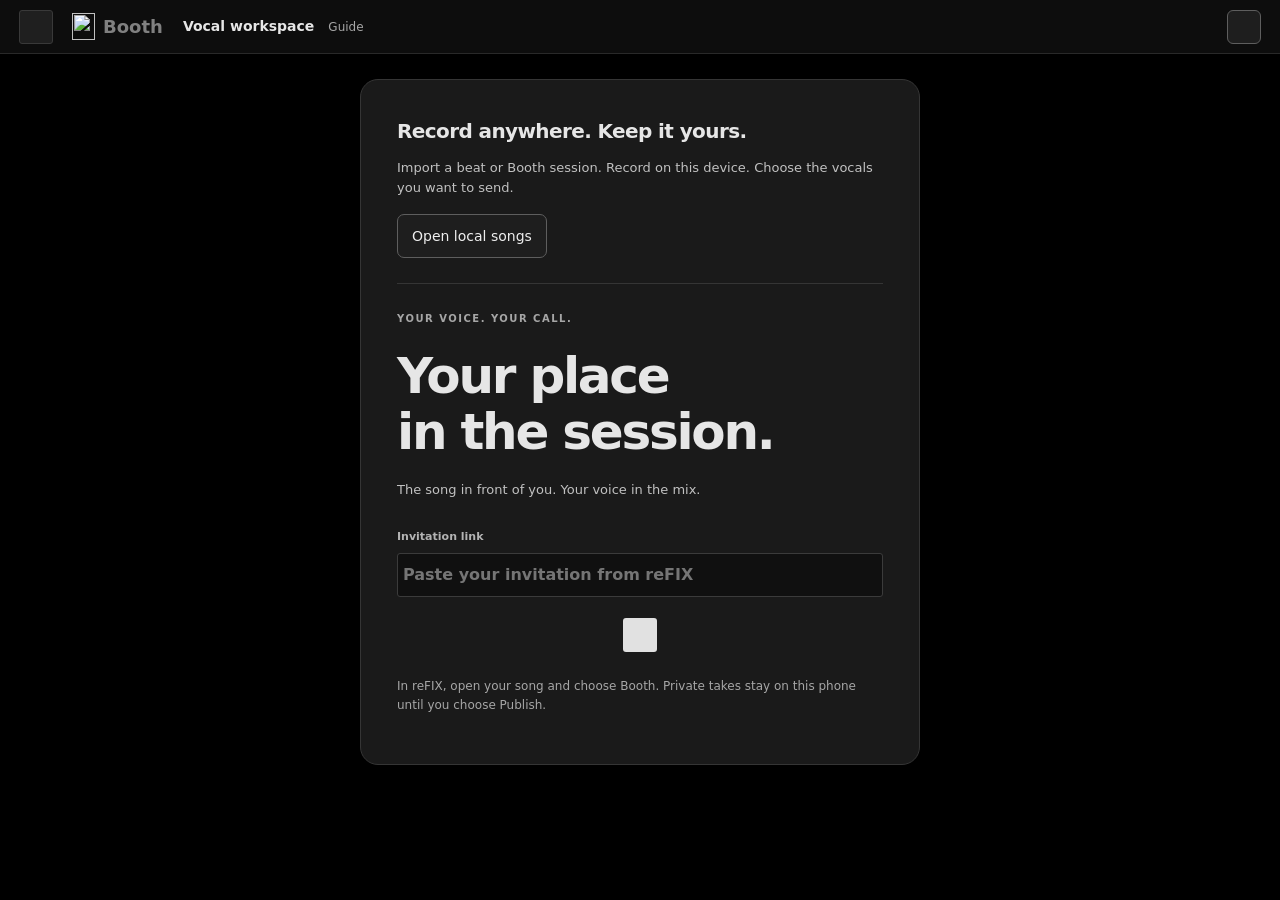
==== index.html @ eb347160 "Publish Booth Anywhere on Rhythm Research domain" ====
<!doctype html><html lang="en" data-record-room="booth"><head><meta name="booth-standalone" content="true"><meta charset="utf-8"><meta name="viewport" content="width=device-width,initial-scale=1,maximum-scale=1,user-scalable=no,viewport-fit=cover"><script src="/safe-area.js?v=20261111-2"></script><meta name="theme-color" content="#000000"><title>Booth</title><link rel="icon" type="image/svg+xml" href="/brand/booth-logo.svg"><link rel="stylesheet" href="/app.css?v=dark-20261111"><link rel="stylesheet" href="/workspace.css?v=dark-20261111"><link rel="stylesheet" href="/tablet.css?v=dark-20261111"><script type="module" src="/app.js?v=3.1-touch"></script>
<meta name="apple-mobile-web-app-title" content="Booth">
<link rel="apple-touch-icon" sizes="152x152" href="/icons/booth-152-20261110.png">
<link rel="apple-touch-icon" sizes="167x167" href="/icons/booth-167-20261110.png">
<link rel="apple-touch-icon" sizes="180x180" href="/icons/booth-180-20261110.png">
<link rel="stylesheet" href="/input-panel.css?v=dark-20261111">
<link rel="stylesheet" href="/workspace-scroll.css?v=dark-20261111">
<meta name="application-version" content="3.0">
<link rel="stylesheet" href="/touch-workspace.css?v=dark-20261111"><link rel="stylesheet" href="/meter-display.css?v=dark-20261111"><meta name="apple-mobile-web-app-status-bar-style" content="black">
<link rel="stylesheet" href="/safe-area.css?v=dark-20261111">
<link rel="stylesheet" href="/shared-icons.css?v=dark-20261111"><script defer src="/shared-icons.js?v=20261111-10"></script><link rel="manifest" href="/manifest.webmanifest"><link rel="stylesheet" href="/portable.css?v=dark-20261111"><link rel="stylesheet" href="/dark-theme.css?v=dark-20261111"></head><body>
<header class="studio-header"><button id="library-toggle" aria-label="Vocals and takes" aria-controls="take-browser" aria-expanded="false" title="Vocals & takes">☰</button><a class="brand" href="/"><img src="/brand/booth-logo.svg" width="24" height="28" alt=""><span>Booth</span></a><span class="header-song" id="song">Vocal workspace</span><span class="connection" id="connection">LOCAL STUDIO</span><a href="/portable-guide.html" class="help" target="_blank" rel="noopener">Guide</a></header>
<main><section id="join" class="panel"><span class="eyebrow">YOUR VOICE. YOUR CALL.</span><h1>Your place<br>in the session.</h1><p>The song in front of you. Your voice in the mix.</p><form id="join-form"><label>Invitation link<input id="invite" type="text" placeholder="Paste your invitation from reFIX" autocomplete="off" required></label><button class="primary">Open session</button></form><p class="muted">In reFIX, open your song and choose Booth. Private takes stay on this phone until you choose Publish.</p></section>
<div id="studio" hidden><div id="song-switcher" class="playlist-bar" hidden><div class="playlist-heading"><strong id="playlist-title"></strong><span id="playlist-artist"></span><span id="song-position"></span></div><div class="song-navigation"><button id="song-previous" aria-label="Previous song">‹</button><select id="song-select" aria-label="Playlist song"></select><button id="song-next" aria-label="Next song">›</button></div></div><div class="transport-bar"><button id="preview" title="Listen from the cursor">▶ Play</button><button id="stop" class="stop">■ Stop</button><button id="record" class="record" disabled><i></i> Record</button><div class="transport-clock"><strong id="clock">00:00</strong><span id="bar-clock">1 . 1</span></div><span id="tempo-label">— BPM</span><span id="mode">READY</span><button id="mic-panel-toggle" aria-controls="mic-panel" aria-expanded="false">Input / Count-in</button></div>
<div id="mic-panel" role="region" aria-labelledby="mic-panel-title" hidden><div class="mic-panel-heading"><strong id="mic-panel-title">Input / Count-in</strong><button type="button" id="mic-panel-close" aria-label="Close input and count-in">× Close</button></div><div class="input-row"><button id="connect">Enable microphone</button><select id="input" aria-label="Microphone input" hidden></select><span class="pill" id="mic-status">MIC OFF</span></div><p id="input-help">Use your phone mic or a connected headset. Enable the microphone and allow access.</p><p id="input-routing-help" class="muted">No external mic required. For Bluetooth, connect the headset before enabling the mic. Choose it if listed; otherwise iOS chooses the route. Check the reported input and record a short test. Keep Input monitor Off if you hear a delay. Headphones help keep the beat out of your vocal.</p><div class="meter" aria-label="Raw microphone level"><i id="meter"></i></div><span id="peak">— dB</span><label>Count-in<select id="count"><option value="4">1 bar</option><option value="8">2 bars</option><option value="0">None</option></select></label><canvas id="scope" width="300" height="40" hidden></canvas></div>
<div class="studio-shell"><aside class="take-browser" id="take-browser" aria-label="Vocal tracks and private takes"><div class="browser-heading-row"><div class="browser-heading"><span class="eyebrow">YOUR VOCAL TRACKS</span><strong id="artist">ARTIST</strong></div><button id="take-browser-close" class="tablet-only" aria-label="Close vocal tracks">×</button></div><div class="track-add"><button id="add-vocal">＋ Vocal</button><button id="add-adlibs">＋ Ad-libs</button><button id="add-double">＋ Double</button><button id="add-harmony">＋ Harmony</button></div><div id="vocal-tracks"></div><label class="track-name">Track name<input id="vocal-track-name" maxlength="60"></label><div id="layer-status" class="muted"></div><button id="publish-layer" class="primary">Publish vocal track</button><button id="undo-punch">↶ Undo last edit</button><button id="new-take">＋ New take on this track</button><label class="check"><input id="favorites" type="checkbox"> Starred <span id="take-count">0</span></label><div id="takes"></div><p class="empty" id="empty">Your takes appear here.<br>Record, review, then publish.</p><details class="lyrics"><summary>Lyrics & notes</summary><textarea id="lyrics" rows="10" placeholder="Lyrics, cues, ad-libs…"></textarea></details><div class="browser-foot" id="song-meta"></div></aside>
<div class="workspace"><section class="arrange-panel" id="arrange-panel"><div class="vocal-toolbar"><label>Arm<select id="arm-track" aria-label="Armed vocal track"></select></label><button id="quick-adlibs">＋ Ad-libs</button><label>Mode<select id="record-mode"><option value="overdub">Overdub</option><option value="punch">Punch in/out</option></select></label><label>Pre-roll<select id="preroll"><option value="1">1 bar</option><option value="2">2 bars</option><option value="0">None</option></select></label></div><div class="section-tools"><label>Record<select id="section"></select></label><label>In <input id="start" type="number" min="0" step=".01" value="0" aria-label="Record start seconds"></label><label>Out <input id="end" type="number" min=".1" step=".01" aria-label="Record end seconds"></label><button id="zoom-out" aria-label="Zoom out">−</button><button id="zoom-in" aria-label="Zoom in">＋</button><button id="zoom-fit">Fit</button><label class="check"><input type="checkbox" id="follow" checked>Follow</label><button id="context-toggle" aria-pressed="false">Project lanes</button></div><div class="cue-strip"><span id="current-cue">Full song</span><strong id="performance-cue">Choose a section and get ready.</strong><span>BACKING ARRANGEMENT LOCKED</span></div><div class="timeline-scroll" id="timeline-scroll"><div id="timeline"><div id="sections-ruler"></div><div id="time-ruler"></div><div id="timeline-lanes"></div><div id="record-range"></div><div id="timeline-cursor"><span></span></div></div></div></section>
<div class="workspace-dock" id="workspace-dock" data-panel="mixer"><div class="dock-tabs" role="tablist" aria-label="Vocal workspace"><button id="tab-mixer" role="tab" data-dock="mixer" aria-controls="mixer-panel" aria-selected="true">Mixer</button><button id="tab-effects" role="tab" data-dock="effects" aria-controls="effects-panel" aria-selected="false" tabindex="-1">Vocal FX</button><button id="tab-lyrics" role="tab" data-dock="lyrics" aria-controls="lyrics-panel" aria-selected="false" tabindex="-1">Lyrics</button><button id="timeline-focus" aria-pressed="false" title="Expand the timeline for recording">↑ Timeline</button></div><section class="mixer-panel" id="mixer-panel" aria-labelledby="tab-mixer"><div class="panel-bar"><span>MIXER</span><span id="selected-label">New vocal take</span><span class="subtle">Track & Master · headphone mix</span></div><div class="channel-strips" id="channel-strips"></div></section>
<section class="effects-panel" id="effects-panel" aria-labelledby="tab-effects"><div class="panel-bar"><strong>VOCAL FX</strong><select id="vocal-preset" aria-label="Vocal effect preset"><option value="">Choose a starting sound…</option><option value="dry">Dry</option><option value="clean">Clean rap</option><option value="pop">Pop lead</option><option value="harmony">Airy harmony</option><option value="intimate">Close & warm</option><option value="plate">Studio plate</option><option value="slap">Slap vocal</option></select><button id="fx-ab" aria-pressed="false">A/B · Hear dry</button><span id="fx-status">Editable in reFIX</span></div><div class="effect-rack" id="effect-rack"></div></section>
<section id="lyrics-panel" aria-labelledby="tab-lyrics" hidden><div class="lyrics-heading"><strong>Lyrics & cues</strong><span>Private to this device · saved with this song</span></div><div id="lyrics-slot"></div></section></div></div></div></div></main><button id="take-backdrop" aria-label="Close vocal tracks overlay" hidden></button><div id="floating-record" hidden><span class="red-dot"></span><strong id="floating-time">Count-in</strong><span>Recording take</span><button id="floating-stop">■ Stop</button></div><div id="message" role="status" hidden></div><dialog id="confirm"><form method="dialog"><button class="close" aria-label="Close">×</button></form><h2 id="confirm-title"></h2><p id="confirm-text"></p><div id="confirm-actions"></div></dialog><div hidden><input id="beat-volume" type="range" value=".65" min="0" max="1" step=".01"><output id="beat-value">65%</output></div></body></html>
---- app.css ----
@font-face{font-family:Inter;src:url('/fonts/InterVariable.woff2') format('woff2');font-weight:100 900;font-display:swap}:root{color-scheme:dark;--bg:#060606;--panel:#0c0c0c;--line:#1c1c1c;--text:#e8e8e8;--muted:#969696;--accent:#dddddd;--red:#d95d55}*{box-sizing:border-box}body{margin:0;background:var(--bg);color:var(--text);font-family:Inter,system-ui,sans-serif;font-size:14px;line-height:1.5}button,input,select,textarea{font:inherit}button,a,input,select,textarea{-webkit-tap-highlight-color:transparent}button{cursor:pointer;border:1px solid #282828;border-radius:9px;background:#141414;color:var(--text);min-height:44px;padding:10px 16px;font-weight:600;touch-action:manipulation}button:hover{background:#1e1e1e}button:disabled{opacity:.45;cursor:default}button.primary,.primary{background:#e1e1e1;color:#0b0b0b;border:0}input,select,textarea{background:#080808;border:1px solid #262626;border-radius:8px;color:var(--text);width:100%;min-height:44px;padding:10px;font-size:16px}input[type=range]{padding:0;accent-color:#c4c4c4;min-height:28px}input[type=checkbox]{width:17px;min-height:17px;accent-color:#dcdcdc}input:focus,select:focus,textarea:focus,button:focus-visible,a:focus-visible{outline:2px solid #bdbdbd;outline-offset:3px}a{color:inherit}header{max-width:1200px;margin:auto;display:flex;align-items:center;padding:26px 30px;border-bottom:1px solid var(--line);gap:24px}.brand{display:flex;align-items:center;gap:12px;font-weight:600;font-size:23px;text-decoration:none;color:#808080}.brand img{object-fit:contain}.connection{font-size:10px;letter-spacing:.12em;color:#a6a6a6;margin-left:auto}.help{font-size:12px;text-decoration:none;color:var(--muted)}main{max-width:1200px;margin:auto;padding:38px 30px}.eyebrow{font-size:10px;letter-spacing:.15em;font-weight:650;color:#a6a6a6}h1{font-size:36px;font-weight:550;line-height:1.12;letter-spacing:-.045em;margin:12px 0}h2{font-size:20px;font-weight:550;letter-spacing:-.03em;margin:0}p{margin:12px 0;color:#c1c1c1}.muted{font-size:12px;line-height:1.65;color:var(--muted)}.panel{padding:28px;background:var(--panel);border:1px solid var(--line);border-radius:18px}#join{max-width:560px;margin:40px auto}#join h1{font-size:50px;margin:20px 0}#join-form{margin:30px 0 20px}#join-form button{width:100%;margin-top:16px}label{display:block;font-size:11px;font-weight:550;color:#b3b3b3}label input,label select{margin-top:7px}.session-head{display:flex;justify-content:space-between;align-items:center;margin-bottom:28px}.session-head h1{font-size:32px}.session-head p{font-size:12px;color:var(--muted)}.pill{display:inline-flex;white-space:nowrap;padding:5px 8px;border:1px solid var(--line);border-radius:5px;font-size:9px;letter-spacing:.08em;color:#b1b1b1}.layout{display:grid;grid-template-columns:minmax(320px,1fr) minmax(340px,1fr);gap:36px}.section-title{display:flex;justify-content:space-between;align-items:center;gap:10px;margin-bottom:20px}.input-row{display:flex;gap:10px}.input-row select{max-width:220px}.input-row button{flex:none}.row{display:grid;grid-template-columns:1fr 1fr 1fr;gap:10px;margin-top:12px}.meter{height:6px;background:#1c1c1c;border-radius:3px;overflow:hidden;margin-top:20px}.meter i{height:100%;width:0;display:block;background:#b4b4b4;transition:width .07s}.meter-label{display:flex;justify-content:space-between;color:#878787;font-size:9px;margin:7px 0 25px;letter-spacing:.08em}.clock{padding:24px 0 10px;text-align:center}.clock>span{font-size:9px;letter-spacing:.15em;color:#959595}.clock strong{display:block;font-size:46px;font-variant-numeric:tabular-nums;font-weight:400;letter-spacing:-.035em}.clock canvas{display:block;width:100%;height:58px}.transport{display:flex;gap:10px;margin-bottom:24px}.transport button{flex:1;min-height:54px}.record{display:flex;justify-content:center;align-items:center;gap:10px;background:#332321;border-color:#71433f}.record i{width:12px;height:12px;border-radius:50%;background:var(--red)}.recording #mic-status{color:#f3968d;border-color:#8b3d36}.stop{background:#7a3430;border-color:#c76559}.slider-label{display:flex;align-items:center;gap:10px;white-space:nowrap;font-size:11px}.slider-label input{width:100%;min-width:30px;margin:0}.slider-label output{width:38px}details{border-top:1px solid var(--line);padding-top:16px;margin-top:22px}summary{cursor:pointer;color:#bdbdbd;font-size:12px}textarea{margin-top:15px;resize:vertical}.takes-panel{padding:12px 0}.takes-panel h2 small{font-size:12px;padding-left:8px;color:#878787}.check{display:flex;align-items:center;gap:6px}.check input{margin:0}.empty{padding:65px 20px;border:1px dashed #212121;border-radius:14px;text-align:center;color:#cdcdcd}.empty span{font-size:12px;color:#838383}.take{border:1px solid var(--line);border-radius:14px;padding:20px;margin-top:16px;background:#0c0c0c}.take-head{display:flex;align-items:center;gap:12px}.take-head input{font-size:15px;font-weight:600;border:0;background:transparent;padding:0;min-height:34px}.star{border:0;background:none;font-size:22px;padding:0 5px;min-width:40px}.star.active{color:#ededed}.take-meta{font-size:10px;color:#8d8d8d;margin:3px 0 17px}.take-actions{display:flex;gap:8px;flex-wrap:wrap}.take-actions button{font-size:12px;padding:8px 12px}.take-controls{padding-top:15px;margin-top:15px;border-top:1px solid #222a25}.timing{display:flex;align-items:center;gap:9px;margin-top:12px}.timing input{min-width:40px}.timing output{min-width:53px;color:#c2c2c2;font-size:11px}.take-bottom{display:flex;align-items:center;gap:12px;margin-top:18px;justify-content:space-between}.take-bottom a,.take-bottom .delete{font-size:11px;color:#9d9d9d}.delete{border:0;padding:0 5px;min-height:32px;background:none}.published{border-color:#42594a}.published-label{font-size:11px;color:#b9b9b9}.playing{border-color:#a3a3a3}.local-state{font-size:10px;color:#929292}.take-wave{height:38px;width:100%;margin:10px 0 12px}dialog{color:var(--text);background:#111111;border:1px solid #343434;border-radius:16px;padding:28px;max-width:420px;width:calc(100% - 32px)}dialog::backdrop{background:#000000bb}dialog p{font-size:13px;line-height:1.6}.close{float:right;background:none;border:0;font-size:23px;margin:-15px -12px 0 10px}#confirm-actions{display:flex;gap:12px;margin-top:25px}#message{position:fixed;bottom:26px;left:50%;transform:translateX(-50%);background:#e7e7e7;color:#132017;border:1px solid #959595;padding:13px 20px;max-width:calc(100% - 28px);width:max-content;border-radius:10px;box-shadow:0 8px 30px #00000088;z-index:20;font-size:13px}footer{max-width:1200px;padding:28px 30px;margin:auto;border-top:1px solid #1f2621;color:#727272;font-size:9px;letter-spacing:.12em;display:flex;justify-content:space-between}[hidden]{display:none!important}.setup{max-width:640px;margin:auto}.setup h1{font-size:36px}.setup li{padding-bottom:14px;line-height:1.7;color:#c2c2c2}.setup .primary{display:inline-block;padding:13px 18px;border-radius:8px;text-decoration:none}.setup code{overflow-wrap:anywhere}.setup h2{margin:32px 0 12px}.setup ol{padding-left:22px}
@media(max-width:780px){header{padding:20px;gap:14px}.connection{font-size:8px}.help{font-size:10px}main{padding:26px 18px}.layout{grid-template-columns:1fr;gap:25px}.panel{padding:22px}.session-head{gap:12px;align-items:flex-start}.session-head h1{font-size:26px}.session-head .pill{display:none}.session-head{margin-bottom:20px}.recording-panel{max-width:none}.takes-panel{padding:0}.row{gap:8px}.row input,.row select{padding:8px}.input-row{flex-wrap:wrap}.input-row select{max-width:none}.take{padding:18px}#join{margin:20px auto}#join h1{font-size:43px}footer{padding:24px 18px;gap:20px}.slider-label{font-size:10px}}

#floating-record{position:fixed;bottom:max(16px,env(safe-area-inset-bottom));left:50%;transform:translateX(-50%);z-index:19;display:flex;align-items:center;gap:14px;width:calc(100% - 32px);max-width:500px;background:#251b19;border:1px solid #80534a;border-radius:12px;padding:10px 14px;box-shadow:0 6px 32px #000000bb}#floating-record>span{font-size:11px;color:#b6b6b6}#floating-record strong{font-variant-numeric:tabular-nums}#floating-record button{margin-left:auto;background:#66382e}.red-dot{width:9px;height:9px;border-radius:50%;background:#e57d6b}body.recording{padding-bottom:90px}
---- workspace.css ----
:root{--bg:#111111;--panel:#1a1a1a;--line:#333333;--text:#dbdbdb;--muted:#a2a2a2;--gold:#ededed}html,body{width:100%;height:100%;overflow:hidden}body{display:flex;flex-direction:column;font-size:12px;background:var(--bg)}button,input,select,textarea{border-radius:3px}button{min-height:32px;padding:5px 10px;font-size:11px;background:#1f1f1f;border-color:#393939;font-weight:500}button:hover{background:#2b2b2b}button.on,button[aria-pressed=true]{background:var(--gold);border-color:var(--gold);color:#111111}input,select{font-size:12px;min-height:32px;padding:5px;background:#101010;border-color:#3b3b3b}input[type=range]{accent-color:#ededed}.studio-header{max-width:none;flex:none;min-height:44px;height:44px;padding:0 12px;gap:14px;background:#181818;border-bottom:1px solid #606060;width:100%}.brand{font-size:16px;gap:8px}.brand img{width:23px;height:27px}.header-song{font-weight:600;white-space:nowrap;overflow:hidden;text-overflow:ellipsis;margin-left:6px}.connection{font-size:8px;white-space:nowrap}.help{font-size:10px}#library-toggle{font-size:16px;min-width:34px}main{max-width:none;width:100%;flex:1;min-height:0;padding:0;overflow:hidden}#join{margin:60px auto;padding:36px}#studio{height:100%;display:flex;flex-direction:column}.transport-bar{height:50px;flex:none;display:flex;gap:7px;align-items:center;padding:5px 12px;background:#1f1f1f;border-bottom:1px solid #5f5f5f}.transport-bar>button{min-width:50px;white-space:nowrap}.transport-bar .record{background:#513633;border-color:#825d55;gap:6px}.transport-bar .record i{width:9px;height:9px}.transport-clock{display:flex;align-items:baseline;gap:10px;margin:0 8px;font-variant-numeric:tabular-nums}.transport-clock strong{font-size:19px;font-weight:500;color:#ededed}.transport-clock span{font-size:11px;color:#c1c1c1}#tempo-label{padding:6px 8px;font-size:10px;background:#161616;border:1px solid #393939;border-radius:3px;white-space:nowrap}#mode{font-size:9px;letter-spacing:.03em;color:#ededed;margin-left:5px;white-space:nowrap;overflow:hidden;text-overflow:ellipsis}#mic-panel-toggle{margin-left:auto;font-size:10px}#mic-panel{position:absolute;right:12px;top:96px;z-index:40;width:330px;max-width:calc(100% - 24px);padding:15px;background:#1b1b1b;border:1px solid #797979;border-radius:5px;box-shadow:0 15px 35px #00000088}#mic-panel p{font-size:11px}#mic-panel .meter{margin:12px 0 5px;height:6px}#mic-panel #peak{font-size:10px;color:#c5c5c5}#mic-panel label{margin-top:10px}.input-row{display:flex;flex-wrap:wrap}.input-row select{width:100%;max-width:none}.studio-shell{display:grid;grid-template-columns:215px minmax(0,1fr);flex:1;min-height:0}.take-browser{display:flex;flex-direction:column;gap:8px;padding:12px 9px;background:#161616;border-right:1px solid #5e5e5e;overflow:auto;scrollbar-width:thin}.browser-heading{padding:3px 4px;display:flex;flex-direction:column;gap:4px}.browser-heading .eyebrow{font-size:8px;letter-spacing:.08em}.browser-heading strong{font-size:12px;font-weight:600}.take-browser .check{font-size:10px;padding:4px}.take-browser .check #take-count{margin-left:auto}.take-browser .empty{font-size:11px;padding:30px 12px;margin:5px 0}.browser-foot{margin-top:auto;font-size:9px;color:#949494;padding:15px 4px 2px}.lyrics{font-size:11px}.lyrics textarea{font-size:13px;min-height:110px}.workspace{min-width:0;min-height:0;display:grid;grid-template-rows:minmax(160px,1fr) 242px 223px}.arrange-panel{display:flex;flex-direction:column;min-height:0;background:#141414}.section-tools{display:flex;align-items:center;flex-wrap:nowrap;gap:6px;padding:5px 8px;min-height:44px;flex:none;border-bottom:1px solid #353535;overflow-x:auto}.section-tools label{display:flex;align-items:center;gap:5px;white-space:nowrap;font-size:10px}.section-tools input,.section-tools select{margin:0}.section-tools input[type=number]{width:63px;min-height:30px;font-size:10px}.section-tools select{max-width:145px;font-size:10px}.section-tools button{font-size:10px;padding:4px 8px;min-height:30px;white-space:nowrap}.section-tools .check input{min-height:16px}.cue-strip{display:flex;gap:16px;align-items:center;min-height:28px;flex:none;background:#1f1f1f;border-bottom:1px solid #5f5f5f;padding:4px 10px;font-size:9px}.cue-strip #current-cue{font-weight:650;color:#ededed}.cue-strip strong{font-weight:450;color:#c7c7c7}.cue-strip>span:last-child{font-size:7px;letter-spacing:.05em;color:#909090;margin-left:auto}.timeline-scroll{overflow:auto;flex:1;min-height:0;position:relative;scrollbar-width:thin;scrollbar-color:#6f6f6f #171717}#timeline{position:relative;min-width:100%;min-height:100%;padding-bottom:20px;user-select:none;--grid:100px;background:repeating-linear-gradient(to right,transparent 0,transparent calc(var(--grid) - 1px),#37373755 calc(var(--grid) - 1px),#37373755 var(--grid))}#sections-ruler{height:25px;position:relative;background:#1a1a1a;border-bottom:1px solid #6f6f6f}#sections-ruler button{position:absolute;height:24px;min-height:24px;padding:3px 7px;text-align:left;overflow:hidden;white-space:nowrap;font-size:9px;border:0;border-right:1px solid #5e5e5e;border-radius:0;background:#2b2b2b;color:#ededed}#time-ruler{height:25px;position:relative;border-bottom:1px solid #3a3a3a;background:#1a1a1abb;cursor:crosshair}#time-ruler span{position:absolute;top:3px;font-size:9px;color:#a4a4a4;pointer-events:none}.timeline-lane{height:57px;position:relative;border-bottom:1px solid #3b3b3b44;background:#161616cc}.timeline-lane .lane-title{position:sticky;left:0;display:inline-block;z-index:4;max-width:160px;padding:2px 7px;font-size:9px;color:#d8d8d8;background:#1c1c1cdd;border-bottom-right-radius:3px;overflow:hidden;white-space:nowrap;text-overflow:ellipsis;pointer-events:none}.timeline-lane.guide{height:31px;background:#141414cc}.timeline-lane.guide .lane-title{font-size:8px;color:#9a9a9a}.clip{position:absolute;top:4px;bottom:4px;border:1px solid #777777;border-radius:3px;background:#303030;overflow:hidden;min-width:3px;cursor:pointer}.clip strong{position:absolute;left:5px;top:0;font-size:8px;font-weight:550;color:#eaeaea;white-space:nowrap;z-index:2}.clip canvas{position:absolute;top:16px;bottom:0;width:100%;height:calc(100% - 16px)}.clip.backing{top:4px;background:#2e2e2e;border-color:#7a7a7a;cursor:default}.clip.vocal{background:#5a506e;border-color:#9b8bb2}.clip.selected{outline:2px solid #ededed;outline-offset:-2px}.clip.recording{background:#663e3b;border-color:#d68b7c}.clip.guide{background:#292929aa;border-color:#393939;opacity:.6;top:7px;bottom:5px}.clip.guide strong{font-size:7px}.timeline-lane.active-record{background:#3b2b2c99}#record-range{position:absolute;top:50px;bottom:0;background:#ededed20;border-left:1px solid #ededed;border-right:1px solid #ededed;pointer-events:none;z-index:2}#timeline-cursor{position:absolute;top:25px;bottom:0;width:1px;background:#ededed;z-index:8;pointer-events:none}#timeline-cursor span{display:block;width:8px;height:8px;transform:translateX(-3.5px);background:#ededed;clip-path:polygon(0 0,100% 0,50% 100%)}.mixer-panel{border-top:2px solid #727272;border-bottom:3px solid #727272;overflow:hidden;background:#191919}.panel-bar{height:30px;min-height:30px;display:flex;align-items:center;gap:12px;padding:3px 9px;background:#212121;border-bottom:1px solid #393939;font-size:9px}.panel-bar>span:first-child,.panel-bar>strong{font-weight:650;font-size:9px;letter-spacing:.08em}.panel-bar .subtle{margin-left:auto;font-size:8px;color:#9e9e9e}.panel-bar>select{min-height:25px;height:25px;max-width:220px;font-size:10px;margin:0;padding:3px 5px}.panel-bar>button{font-size:9px;min-height:25px;height:25px;padding:3px 7px}.channel-strips{display:grid;grid-template-columns:repeat(3,minmax(110px,1fr));height:calc(100% - 30px)}.channel-strip{display:grid;grid-template-columns:minmax(78px,1fr) minmax(110px,1fr);grid-template-rows:26px minmax(80px,1fr) 32px;position:relative;border-right:1px solid #717171;background:#1c1c1c}.strip-head{grid-column:1/3;display:flex;align-items:center;justify-content:space-between;gap:6px;padding:4px 10px;background:var(--strip);font-size:10px;color:#e8e8e8}.strip-head small{font-size:8px;opacity:.7}.strip-fader{display:flex;justify-content:center;align-items:stretch;gap:8px;padding:8px 4px 3px}.strip-fader input{writing-mode:vertical-lr;direction:rtl;width:34px;height:100%;min-height:0;padding:0;touch-action:none}.strip-meter{position:relative;flex:none;width:6px;height:100%;background:#0e0e0e;border:1px solid #383838}.strip-meter i{position:absolute;left:0;bottom:0;width:100%;height:0;background:#bebebe;transition:height .06s}.strip-scale{display:flex;flex-direction:column;justify-content:space-between;font-size:8px;color:#979797;line-height:1}.strip-settings{padding:6px 10px;overflow:auto;font-size:9px;display:flex;flex-direction:column;gap:7px}.strip-settings label{font-size:8px;line-height:1.25;color:#acacac}.strip-settings input{margin:0;height:24px;min-height:24px}.strip-settings select{margin:3px 0 0;min-height:29px;font-size:9px;width:100%;padding:2px 4px}.strip-value{font-size:17px;font-weight:500;font-variant-numeric:tabular-nums;color:#ededed}.strip-meter-value{font-size:8px;color:#a8a8a8;font-variant-numeric:tabular-nums}.strip-buttons{grid-column:1/3;display:flex;align-items:center;justify-content:center;gap:8px;padding:3px}.strip-buttons button{height:27px;min-height:27px;padding:3px 8px;font-size:10px;min-width:38px}.strip-note{font-size:8px;line-height:1.45;color:#9f9f9f}.effects-panel{min-height:0;background:#151515;overflow:hidden}.effect-rack{display:flex;gap:7px;padding:7px;height:calc(100% - 30px);overflow:auto;align-items:stretch;scrollbar-width:thin}.effect-card{flex:0 0 222px;min-width:222px;background:#1f1f1f;border:1px solid #646464;border-radius:3px;overflow:auto;padding:0 9px 8px;scrollbar-width:thin}.effect-card h3{margin:0 -9px 6px;padding:6px 9px;background:#2b2b2b;font-size:10px;font-weight:600;position:sticky;top:0;display:flex;align-items:center;justify-content:space-between;gap:5px;z-index:1}.effect-card h3 button{min-height:25px;height:25px;font-size:9px;padding:2px 6px}.effect-card.bypassed{opacity:.55}.effect-param{display:grid;grid-template-columns:68px minmax(55px,1fr) 40px;gap:6px;align-items:center;font-size:9px;min-height:31px;color:#bebebe}.effect-param input{min-height:28px;height:28px;margin:0;min-width:0}.effect-param output{font-size:8px;text-align:right;color:#ededed}.effect-tools{display:flex;gap:4px;margin:4px 0}.effect-tools button{font-size:8px;min-height:25px;padding:3px 6px}.add-effect{display:flex;flex-direction:column;gap:12px;justify-content:center;padding:12px;border-style:dashed;flex-basis:180px;min-width:180px;font-size:10px}.add-effect select{font-size:11px}#fx-status{margin-left:auto;font-size:8px;white-space:nowrap;color:#bbbbbb}.take{background:#202020;border-color:#3a3a3a;padding:8px;margin:6px 0;border-radius:3px}.take.selected{border-color:#ededed;background:#2a2a2a}.take-head{gap:5px}.take-head input{font-size:11px;min-height:26px;min-width:0}.star{min-height:27px;min-width:26px;font-size:17px}.take-meta{font-size:8px;margin:1px 0 7px}.take-actions{gap:4px}.take-actions button{font-size:9px;min-height:29px;padding:4px 7px}.take details{display:none}.take>.timing{display:none}.take-bottom{display:flex;flex-wrap:wrap;gap:5px;margin-top:9px}.take-bottom a,.take-bottom .delete{font-size:8px}.take-bottom>button{width:100%;font-size:10px;min-height:30px}.take .muted{font-size:8px}.take-select{width:100%;text-align:left;min-height:24px;font-size:9px;color:#ededed;margin-bottom:5px;border:0;background:transparent}.take-shift{font-size:9px;padding:3px 0}.take-shift input{width:70px;margin-left:8px;font-size:10px;min-height:27px}.browser-open .take-browser{display:flex}#floating-record{display:none!important}#message{bottom:15px;font-size:11px;background:#ededed;border-color:#ededed;z-index:80}dialog{background:#1f1f1f;border-color:#6c6c6c;border-radius:5px}body.recording{padding-bottom:0}body.recording #record{display:inline-flex!important;opacity:.75}body.recording #stop{background:#774943}.take-browser .lyrics{margin-top:12px;padding-top:12px}#selected-label{font-size:9px;color:#c9c9c9;overflow:hidden;text-overflow:ellipsis;white-space:nowrap}
@media(min-width:1200px){.workspace{grid-template-rows:minmax(190px,1fr) 248px 235px}.strip-settings{max-width:230px}.channel-strip{grid-template-columns:1fr 1.25fr}.effect-card{flex-basis:245px;min-width:245px}.effect-param{min-height:34px}}
@media(max-width:950px){.studio-shell{grid-template-columns:minmax(0,1fr)}.take-browser{display:none;position:fixed;top:94px;bottom:0;left:0;width:245px;z-index:35;box-shadow:15px 0 45px #00000088}.workspace{grid-template-rows:minmax(170px,1fr) 242px 220px}.connection{display:none}.channel-strip{grid-template-columns:80px minmax(90px,1fr)}.transport-bar{gap:5px}.transport-clock{gap:4px;margin:0 4px}.section-tools{gap:5px}.panel-bar .subtle{display:none}}
@media(max-width:600px){html,body{height:100%;overflow:auto}.studio-header{position:sticky;top:0;z-index:50;height:44px;min-height:44px;gap:8px;padding:0 7px}.brand span{font-size:14px}.brand img{width:19px;height:23px}.header-song{font-size:10px;flex:1}.help{font-size:9px}.studio-header #library-toggle{min-height:34px;min-width:32px}main{flex:none;height:auto;min-height:calc(100dvh - 44px);overflow:visible}#studio{height:auto}.transport-bar{position:sticky;top:44px;z-index:30;height:48px;padding:4px 6px;gap:4px}.transport-bar>button{min-width:38px;height:36px;font-size:9px;padding:3px 7px}.transport-clock strong{font-size:14px}.transport-clock span{font-size:8px}.transport-clock{flex-direction:column;gap:0;line-height:1.3;margin:0 3px}#tempo-label{font-size:8px;padding:6px 4px}#mode{display:none}#mic-panel-toggle{font-size:0;min-width:36px!important}#mic-panel-toggle:after{content:'Mic';font-size:10px}#mic-panel{position:fixed;top:96px;right:8px}.studio-shell{display:block}.workspace{display:grid;grid-template-rows:300px 300px 250px}.section-tools{padding:5px;min-height:44px}.section-tools label{font-size:9px}.section-tools select{max-width:95px}.section-tools input[type=number]{width:51px;font-size:9px}.section-tools #context-toggle{font-size:9px}.cue-strip{gap:8px;padding:4px 7px;min-height:31px;font-size:8px}.cue-strip>span:last-child{display:none}.channel-strips{grid-template-columns:repeat(3,minmax(0,1fr))}.channel-strip{grid-template-columns:48px minmax(55px,1fr);grid-template-rows:28px minmax(160px,1fr) 40px}.strip-head{font-size:10px;padding:4px 7px}.strip-head small{display:none}.strip-fader{gap:3px;padding:8px 3px}.strip-scale{display:none}.strip-fader input{width:28px}.strip-meter{width:4px}.strip-settings{padding:7px 5px;gap:11px}.strip-value{font-size:14px}.strip-settings label{font-size:8px}.strip-settings select{font-size:8px;min-height:34px;padding:2px}.strip-buttons{gap:4px;padding:2px}.strip-buttons button{min-width:35px;height:35px;min-height:35px;font-size:9px;padding:4px 7px}.strip-note{font-size:7px}.strip-meter-value{font-size:7px}.panel-bar{padding:3px 7px;gap:7px}.panel-bar>select{max-width:145px;font-size:9px}.panel-bar #fx-status{display:none}.effect-card{flex:0 0 230px;min-width:230px}.effect-param{min-height:35px}.effect-card h3{height:33px}.timeline-lane{height:64px}.take-browser{top:92px;width:260px}.take-head input{font-size:14px;min-height:36px}.take-actions button{min-height:36px;font-size:11px}.take-bottom>button{min-height:38px}.take-meta{font-size:10px}.take{padding:10px}.take-bottom a,.take-bottom .delete{font-size:10px}.browser-foot{font-size:10px}#join{margin:30px 15px;padding:25px}.transport-bar #stop[hidden]{display:block!important}.effect-rack{padding:7px}.header-song{margin-left:0}}
@media(min-width:601px) and (max-height:720px){.workspace{grid-template-rows:minmax(140px,1fr) 210px 185px}.effect-param{min-height:27px}.effect-card h3{padding:3px 8px}.strip-settings{gap:4px}.strip-value{font-size:15px}}
/* Keep scrollable arrangement and vertical faders inside their grid cells. */
.studio-shell,.workspace,.workspace>section,.timeline-scroll,.channel-strips{min-width:0;max-width:100%;width:100%}.channel-strips{grid-template-rows:minmax(0,1fr);min-height:0}.channel-strip{min-height:0;height:100%;overflow:hidden}.strip-fader{min-height:0;overflow:hidden}.strip-fader input{max-height:100%;min-width:0}.strip-settings{min-width:0;min-height:0}#time-ruler,#sections-ruler{overflow:hidden}.strip-buttons{min-height:0}
.section-tools>label,.section-tools>button{flex-shrink:0}.section-tools>label:first-child select{width:130px;min-width:95px}@media(max-width:600px){.section-tools>label:first-child select{width:95px}}

/* Vocal layers and punch controls. */
.vocal-toolbar{display:flex;align-items:center;gap:8px;padding:5px 8px;min-height:43px;flex:none;border-bottom:1px solid #5f5f5f;overflow-x:auto;background:#1f1f1f}.vocal-toolbar label{display:flex;align-items:center;gap:5px;font-size:10px;white-space:nowrap;flex-shrink:0}.vocal-toolbar select{margin:0;width:auto;min-width:85px;max-width:150px;font-size:10px}.vocal-toolbar button{white-space:nowrap;flex-shrink:0}.track-add{display:flex;gap:5px}.track-add button{flex:1}.vocal-track{display:flex;gap:3px;padding:4px 0}.vocal-track .track-pick{flex:1;text-align:left;overflow:hidden;text-overflow:ellipsis;white-space:nowrap;min-width:0}.vocal-track.active .track-pick{border-color:#ededed;background:#2d2d2d;color:#ededed}.vocal-track button:not(.track-pick){padding:4px 6px;min-width:28px}.track-name{font-size:10px}.track-name input{font-size:12px;min-height:30px;margin:3px 0}#layer-status{font-size:9px;padding:4px 0}#vocal-tracks{border-bottom:1px solid #5f5f5f;padding-bottom:6px}.timeline-lane.layer-selected{background:#3a3443}.take-browser>button{flex-shrink:0}.vocal-toolbar #arm-track{width:120px}
@media(max-width:600px){.workspace{grid-template-rows:360px 300px 250px}.vocal-toolbar{padding:4px 5px;gap:6px}.vocal-toolbar label{font-size:9px}.vocal-toolbar select{font-size:10px;min-height:32px;min-width:75px}.vocal-toolbar #arm-track{width:100px}.vocal-track button{min-height:38px}.vocal-track button:not(.track-pick){min-width:36px}.track-name input{font-size:14px;min-height:36px}.track-add button{min-height:38px}#layer-status{font-size:10px}}

.playlist-bar{flex:none;padding:6px 10px;background:#1b1b1b;border-bottom:1px solid #5e5e5e;min-width:0}.playlist-heading{display:flex;align-items:center;gap:10px;margin-bottom:4px;font-size:10px;min-width:0;color:#b0b0b0}.playlist-heading strong{font-weight:600;color:#ededed;overflow:hidden;text-overflow:ellipsis;white-space:nowrap}.playlist-heading #playlist-artist{overflow:hidden;white-space:nowrap;text-overflow:ellipsis}.playlist-heading #song-position{margin-left:auto;white-space:nowrap}.song-navigation{display:flex;gap:6px;min-width:0}.song-navigation select{flex:1;min-width:0;margin:0;min-height:34px;font-size:12px}.song-navigation button{min-width:40px;min-height:34px;font-size:20px;line-height:1;padding:0 10px}@media(min-width:601px) and (max-height:850px){.has-playlist .workspace{grid-template-rows:minmax(140px,1fr) 220px 190px}}@media(max-width:600px){.playlist-bar{padding:6px;min-height:68px}.song-navigation select{font-size:12px;min-height:40px}.song-navigation button{min-width:42px;min-height:40px}.playlist-heading{font-size:9px;gap:6px}}
@media(min-width:601px){.playlist-bar{display:flex;align-items:center;gap:10px;padding:4px 8px}.playlist-heading{flex:0 1 240px;margin:0;min-width:0}.song-navigation{flex:1}.song-navigation select,.song-navigation button{min-height:32px}}@media(min-width:601px) and (max-height:850px){.has-playlist .workspace{grid-template-rows:minmax(170px,1fr) 242px 175px}}
---- tablet.css ----
/* Booth's touch workspace. The existing compact phone layout remains below 700px. */
.workspace-dock { display: contents; }
.dock-tabs, .tablet-only { display: none; }
#take-backdrop { position: fixed; inset: 0; z-index: 34; background: #00000088; border: 0; border-radius: 0; }
#take-browser-close { margin-left: auto; }
.browser-heading-row { display: flex; align-items: center; gap: 8px; }
.browser-heading-row .browser-heading { flex: 1; }
.track-add { display: grid; grid-template-columns: 1fr 1fr; }

body.tablet-layout {
  --bg: #121212;
  --panel: #1a1a1a;
  --line: #353535;
  --text: #e6e6e6;
  --muted: #a6a6a6;
  --gold: #ededed;
  height: 100dvh;
  min-height: 0;
  overflow: hidden;
  font-size: 13px;
  padding: env(safe-area-inset-top) env(safe-area-inset-right) env(safe-area-inset-bottom) env(safe-area-inset-left);
}
.tablet-layout button, .tablet-layout select { min-height: 44px; font-size: 13px; }
.tablet-layout input:not([type=range]):not([type=checkbox]), .tablet-layout textarea { font-size: 16px; min-height: 44px; }
.tablet-layout .studio-header { height: 54px; min-height: 54px; padding: 0 14px; background: #181818; }
.tablet-layout .brand { font-size: 18px; }
.tablet-layout .header-song { font-size: 14px; }
.tablet-layout .help { min-height: 44px; display: flex; align-items: center; font-size: 12px; }
.tablet-layout #library-toggle { min-width: 44px; }
.tablet-layout main { flex: 1; min-height: 0; overflow: hidden; }
.tablet-layout #join { max-height: calc(100dvh - 100px); overflow: auto; margin: 25px auto; }
.tablet-layout .transport-bar { height: 62px; padding: 8px 12px; gap: 8px; background: #1d1d1d; }
.tablet-layout .transport-bar > button { min-width: 70px; height: 46px; font-size: 13px; }
.tablet-layout .transport-bar #record { min-width: 96px; }
.tablet-layout .transport-clock { margin: 0 9px; gap: 9px; }
.tablet-layout .transport-clock strong { font-size: 23px; }
.tablet-layout .transport-clock span { font-size: 12px; }
.tablet-layout #tempo-label { font-size: 12px; padding: 9px; }
.tablet-layout #mode { font-size: 11px; }
.tablet-layout #mic-panel-toggle { font-size: 12px; }
.tablet-layout #mic-panel { width: 380px; padding: 18px; max-height: calc(100dvh - 150px); overflow: auto; }
.tablet-layout #mic-panel p { font-size: 13px; }
.tablet-layout #mic-panel .pill, .tablet-layout #peak { font-size: 11px; }
.tablet-layout .playlist-bar { min-height: 54px; padding: 5px 12px; background: #1a1a1a; }
.tablet-layout .playlist-heading { flex: 0 1 225px; font-size: 11px; }
.tablet-layout .song-navigation select { min-height: 44px; font-size: 14px; }
.tablet-layout .song-navigation button { min-height: 44px; min-width: 44px; font-size: 24px; }
.tablet-layout .studio-shell { grid-template-columns: minmax(0,1fr); }
.tablet-layout .workspace,
.tablet-layout.has-playlist .workspace {
  grid-template-rows: minmax(265px,1fr) 292px;
  overflow: auto;
  overscroll-behavior: contain;
}
.tablet-layout .workspace-dock { display: flex; flex-direction: column; min-width: 0; min-height: 0; background: #171717; border-top: 2px solid #727272; }
.tablet-layout .dock-tabs { display: flex; flex: none; gap: 3px; min-height: 46px; padding: 0 9px; background: #1a1a1a; border-bottom: 1px solid var(--line); }
.tablet-layout .dock-tabs button { border: 0; border-radius: 0; background: none; min-width: 105px; padding: 8px 16px; color: #a6a6a6; }
.tablet-layout .dock-tabs button[aria-selected=true] { color: #ededed; box-shadow: inset 0 -3px #ededed; background: #212121; }
.tablet-layout .dock-hint { margin-left: auto; align-self: center; font-size: 10px; color: #a0a0a0; }
.tablet-layout .dock-tabs #timeline-focus { margin-left: auto; min-width: 110px; font-size: 12px; }
.tablet-layout .workspace-dock > section { flex: 1; min-height: 0; overflow: hidden; }
.tablet-layout .mixer-panel { border: 0; }
.tablet-layout .panel-bar { height: 31px; min-height: 31px; font-size: 11px; padding: 3px 12px; background: #202020; }
.tablet-layout .panel-bar > span:first-child, .tablet-layout .panel-bar > strong, .tablet-layout #selected-label { font-size: 11px; }
.tablet-layout .panel-bar .subtle { font-size: 10px; }
.tablet-layout .channel-strips { height: calc(100% - 31px); grid-template-columns: repeat(3,minmax(0,1fr)); }
.tablet-layout .channel-strip { grid-template-columns: 76px minmax(0,1fr); grid-template-rows: 29px minmax(0,1fr) 48px; background: #1c1c1c; }
.tablet-layout .strip-head { padding: 4px 9px; font-size: 12px; }
.tablet-layout .strip-head small { display: none; }
.tablet-layout .strip-fader { padding: 8px 5px 4px; gap: 5px; }
.tablet-layout .strip-fader input { width: 44px; min-width: 44px; }
.tablet-layout .strip-scale { font-size: 9px; }
.tablet-layout .strip-settings { display: grid; grid-template-columns: minmax(0,1fr) minmax(0,1fr); align-content: start; padding: 6px 8px; gap: 6px; }
.tablet-layout .strip-value { font-size: 19px; }
.tablet-layout .strip-meter-value { font-size: 10px; justify-self: end; align-self: center; }
.tablet-layout .strip-note { font-size: 10px; line-height: 1.4; }
.tablet-layout .strip-note, .tablet-layout [data-strip=master] .strip-settings label { grid-column: 1 / -1; }
.tablet-layout .strip-settings label { font-size: 10px; }
.tablet-layout .strip-settings input { min-height: 36px; height: 36px; }
.tablet-layout .strip-settings select { font-size: 12px; min-height: 44px; padding: 4px; margin-top: 4px; }
.tablet-layout .strip-buttons { padding: 2px 6px; gap: 7px; }
.tablet-layout .strip-buttons button { min-width: 52px; min-height: 44px; height: 44px; font-size: 12px; }
.tablet-layout .effects-panel > .panel-bar { height: 53px; min-height: 53px; gap: 8px; }
.tablet-layout .panel-bar > select, .tablet-layout .panel-bar > button { min-height: 44px; height: 44px; font-size: 12px; }
.tablet-layout .panel-bar > select { max-width: 220px; }
.tablet-layout #fx-status { font-size: 10px; }
.tablet-layout .effect-rack { height: calc(100% - 53px); padding: 8px; gap: 8px; }
.tablet-layout .effect-card { flex: 0 0 280px; min-width: 280px; background: #1f1f1f; }
.tablet-layout .effect-card h3 { min-height: 46px; font-size: 13px; padding: 0 8px; background: #292929; }
.tablet-layout .effect-card h3 button { min-height: 44px; height: 44px; font-size: 12px; }
.tablet-layout .effect-param { min-height: 44px; grid-template-columns: 76px minmax(60px,1fr) 42px; font-size: 12px; }
.tablet-layout .effect-param input { height: 44px; min-height: 44px; touch-action: pan-y; }
.tablet-layout .effect-param output { font-size: 10px; }
.tablet-layout .effect-tools button { min-height: 44px; font-size: 12px; }
.tablet-layout .add-effect { justify-content: flex-start; padding-top: 18px; font-size: 12px; }
.tablet-layout .vocal-toolbar, .tablet-layout .section-tools { min-height: 55px; padding: 5px 9px; gap: 8px; background: #1d1d1d; }
.tablet-layout .vocal-toolbar label, .tablet-layout .section-tools label { font-size: 12px; gap: 6px; }
.tablet-layout .vocal-toolbar select, .tablet-layout .section-tools select { min-height: 44px; font-size: 13px; }
.tablet-layout .vocal-toolbar #arm-track { width: 125px; }
.tablet-layout .section-tools button { min-width: 44px; min-height: 44px; font-size: 12px; padding: 5px 9px; }
.tablet-layout .section-tools input[type=number] { width: 72px; font-size: 16px; min-height: 44px; }
.tablet-layout .section-tools label:first-child select { width: 148px; max-width: 148px; }
.tablet-layout .section-tools .check { min-height: 44px; }
.tablet-layout .cue-strip { min-height: 34px; font-size: 11px; padding: 5px 10px; gap: 10px; }
.tablet-layout .cue-strip > span:last-child { display: none; }
.tablet-layout #sections-ruler { height: 32px; }
.tablet-layout #sections-ruler button { height: 31px; min-height: 31px; font-size: 11px; }
.tablet-layout #time-ruler { height: 30px; }
.tablet-layout #time-ruler span { font-size: 10px; padding-top: 3px; }
.tablet-layout #record-range { top: 62px; }
.tablet-layout #timeline-cursor { top: 32px; }
.tablet-layout .timeline-lane { height: 76px; }
.tablet-layout .timeline-lane.guide { height: 38px; }
.tablet-layout .timeline-lane .lane-title { font-size: 11px; padding: 2px 8px; }
.tablet-layout .clip strong { font-size: 10px; }
.tablet-layout .clip canvas { top: 21px; height: calc(100% - 21px); }
.tablet-layout .take-browser { display: none; position: fixed; top: var(--drawer-top,116px); bottom: env(safe-area-inset-bottom); width: 310px; left: env(safe-area-inset-left); z-index: 35; padding: 10px; gap: 8px; background: #181818; }
.tablet-layout.browser-open .take-browser { display: flex; }
.tablet-layout .tablet-only { display: block; }
.tablet-layout .take-browser .browser-heading strong { font-size: 14px; }
.tablet-layout .take-browser .eyebrow { font-size: 10px; }
.tablet-layout .take-browser .check, .tablet-layout .track-name { font-size: 12px; }
.tablet-layout .vocal-track button:not(.track-pick) { min-width: 44px; padding: 4px; }
.tablet-layout .vocal-track .track-pick { font-size: 13px; }
.tablet-layout #layer-status { font-size: 11px; }
.tablet-layout .take { padding: 10px; }
.tablet-layout .take-select { min-height: 44px; font-size: 12px; }
.tablet-layout .take-head input { font-size: 16px; }
.tablet-layout .take-actions button, .tablet-layout .take-bottom > button { min-height: 44px; font-size: 12px; }
.tablet-layout .take-meta, .tablet-layout .take .muted, .tablet-layout .take-shift, .tablet-layout .take-bottom a, .tablet-layout .take-bottom .delete { font-size: 11px; }
.tablet-layout .take-bottom a { min-height: 44px; display: flex; align-items: center; }
.tablet-layout .star { min-width: 44px; min-height: 44px; }
.tablet-layout .take-shift input { min-height: 44px; }
.tablet-layout .browser-foot { font-size: 10px; }
.tablet-layout #lyrics-panel { padding: 14px 18px; overflow: auto; }
.tablet-layout .lyrics-heading { display: flex; align-items: baseline; gap: 20px; margin-bottom: 10px; }
.tablet-layout .lyrics-heading strong { font-size: 14px; font-weight: 600; }
.tablet-layout .lyrics-heading span { font-size: 11px; color: var(--muted); }
.tablet-layout #lyrics-slot { height: calc(100% - 32px); min-height: 110px; }
.tablet-layout #lyrics-slot .lyrics { height: 100%; border: 0; margin: 0; padding: 0; }
.tablet-layout #lyrics-slot summary { display: none; }
.tablet-layout #lyrics { height: 100%; min-height: 110px; margin: 0; resize: none; font-size: 19px; line-height: 1.7; padding: 14px 18px; }
.tablet-layout #message { font-size: 13px; bottom: max(15px, env(safe-area-inset-bottom)); }
.tablet-layout dialog { max-width: 500px; }
.tablet-layout dialog p { font-size: 15px; }
.tablet-wide .studio-shell { grid-template-columns: 244px minmax(0,1fr); }
.tablet-wide .take-browser { display: flex; position: static; width: auto; box-shadow: none; min-height: 0; }
.tablet-wide.browser-collapsed .studio-shell { grid-template-columns: minmax(0,1fr); }
.tablet-wide.browser-collapsed .take-browser { display: none; }
@media (min-width:700px) and (max-width:999px) {
  .tablet-layout .workspace, .tablet-layout.has-playlist .workspace { grid-template-rows: minmax(340px,1fr) 360px; }
  .tablet-layout .transport-clock { flex-direction: column; gap: 0; }
  .tablet-layout #mode { display: none; }
  .tablet-layout .playlist-heading { flex-basis: 200px; }
  .tablet-layout .channel-strip { grid-template-columns: 85px minmax(0,1fr); }
  .tablet-layout .strip-settings { gap: 7px; padding-top: 10px; }
  .tablet-layout .strip-settings input { height: 44px; min-height: 44px; }
  .tablet-layout .effect-card { flex-basis: 300px; min-width: 300px; }
  .tablet-layout .dock-hint { display: none; }
}
@media (min-width:1200px) and (min-height:850px) {
  .tablet-layout .workspace, .tablet-layout.has-playlist .workspace { grid-template-rows: minmax(340px,1fr) 355px; }
  .tablet-wide .studio-shell { grid-template-columns: 270px minmax(0,1fr); }
}
@media (min-width:700px) and (max-height:600px) {
  .tablet-layout .workspace, .tablet-layout.has-playlist .workspace { grid-template-rows: 330px 320px; }
}
.tablet-layout.timeline-focused .workspace,
.tablet-layout.timeline-focused.has-playlist .workspace { grid-template-rows: minmax(300px,1fr) 46px; }
.tablet-layout.timeline-focused .workspace-dock > section { display: none; }
---- input-panel.css ----
#mic-panel { overflow: auto; overscroll-behavior: contain; }
.mic-panel-heading { display: flex; align-items: center; justify-content: space-between; gap: 12px; position: sticky; top: 0; z-index: 1; background: #1b1b1b; padding: 0 0 12px; }
.mic-panel-heading strong { font-size: 13px; font-weight: 600; }
#mic-panel-close { min-width: 88px; min-height: 44px; font-size: 13px; touch-action: manipulation; }
#mic-panel-toggle { touch-action: manipulation; }
#mic-panel-toggle[aria-expanded=true] { border-color: #ededed; }
---- workspace-scroll.css ----
/* Booth 2.4: fixed transport, continuous workspace and touch-sized resize bars. */
html.booth-scroll-layout, body.scrollable-workspace { height:100dvh; min-height:0; overflow:hidden; }
body.scrollable-workspace { --booth-rail:40px; display:flex; flex-direction:column; padding-bottom:env(safe-area-inset-bottom); }
.scrollable-workspace .studio-header { position:relative; top:auto; flex:none; }
.scrollable-workspace main { flex:1; height:auto; min-height:0; width:100%; overflow:hidden; }
.scrollable-workspace #studio { height:100%; min-height:0; }
.scrollable-workspace .transport-bar { position:relative; top:auto; flex:none; z-index:30; }
.scrollable-workspace .studio-shell { display:grid; flex:1; min-height:0; overflow:hidden; }
.scrollable-workspace .workspace-pane { position:relative; height:100%; min-height:0; min-width:0; overflow:hidden; }
#workspace-scroll { height:100%; overflow-y:auto; overflow-x:hidden; padding-right:var(--booth-rail); overscroll-behavior-y:contain; -webkit-overflow-scrolling:touch; scrollbar-width:none; overflow-anchor:none; }
#workspace-scroll::-webkit-scrollbar { display:none; }
.scrollable-workspace .workspace { display:flex; flex-direction:column; height:auto; min-height:100%; width:100%; min-width:0; overflow:visible; }
.scrollable-workspace .workspace-dock { display:contents; }
.scrollable-workspace #arrange-panel { flex:none; height:var(--booth-arrange-height); min-height:320px; }
.scrollable-workspace #mixer-panel, .scrollable-workspace #effects-panel, .scrollable-workspace #lyrics-panel { display:flex; flex-direction:column; flex:none; min-height:0; overflow:hidden; }
.scrollable-workspace #mixer-panel { height:var(--booth-mixer-height); }
.scrollable-workspace #effects-panel { height:var(--booth-effects-height); }
.scrollable-workspace #lyrics-panel { height:var(--booth-lyrics-height); padding:14px; background:#171717; }
.scrollable-workspace #mixer-panel .channel-strips, .scrollable-workspace #effects-panel .effect-rack { flex:1; height:auto; min-height:0; }
.scrollable-workspace .panel-bar { flex:none; }
.scrollable-workspace .strip-value { white-space:nowrap; }
.scrollable-workspace.tablet-layout .strip-value, .scrollable-workspace.tablet-layout .strip-meter-value { grid-column:1 / -1; }
.scrollable-workspace.tablet-layout .strip-meter-value { justify-self:start; }
.scrollable-workspace #lyrics-panel .lyrics-heading { display:flex; align-items:baseline; gap:12px; flex:none; font-size:13px; margin-bottom:10px; }
.scrollable-workspace .lyrics-heading span { font-size:10px; color:var(--muted); }
.scrollable-workspace #lyrics-slot { flex:1; min-height:0; height:auto; }
.scrollable-workspace #lyrics-slot .lyrics { height:100%; padding:0; margin:0; border:0; }
.scrollable-workspace #lyrics-slot summary { display:none; }
.scrollable-workspace #lyrics { height:100%; min-height:0; margin:0; font-size:16px; line-height:1.6; resize:none; }
.scrollable-workspace .dock-tabs { display:flex; position:sticky; top:0; z-index:20; flex:none; height:46px; min-height:46px; gap:2px; padding:0 5px; background:#1a1a1a; border-bottom:1px solid #6f6f6f; }
.scrollable-workspace .dock-tabs button { min-width:0; min-height:44px; padding:7px 12px; font-size:12px; border:0; border-radius:0; background:transparent; color:#bababa; white-space:nowrap; }
.scrollable-workspace .dock-tabs button[aria-pressed=true] { color:#ededed; background:#212121; box-shadow:inset 0 -3px #ededed; }
.scrollable-workspace .dock-tabs #timeline-focus { margin-left:auto; min-width:0; font-size:11px; }
.scrollable-workspace .timeline-scroll { overscroll-behavior-y:auto; }
.scrollable-workspace .pane-resizer { height:44px; min-height:44px; flex:none; display:flex; align-items:center; justify-content:center; gap:12px; border-top:1px solid #656565; border-bottom:1px solid #101010; background:#212121; touch-action:none; user-select:none; -webkit-user-select:none; cursor:row-resize; scroll-margin-top:46px; }
.resize-dots { font-size:22px; line-height:1; letter-spacing:5px; color:#ededed; }
.resize-label { font-size:10px; font-weight:600; text-transform:uppercase; letter-spacing:1px; color:#c4c4c4; }
.resize-value { font-size:10px; color:#b2b2b2; min-width:44px; font-variant-numeric:tabular-nums; }
.scrollable-workspace .pane-resizer.resizing, .scrollable-workspace .pane-resizer:focus-visible { background:#292929; outline:2px solid #ededed; outline-offset:-2px; }
#workspace-scrollbar { position:absolute; top:0; right:0; bottom:0; width:var(--booth-rail); background:#121212; border-left:1px solid #363636; touch-action:none; user-select:none; -webkit-user-select:none; z-index:21; cursor:ns-resize; }
.workspace-scroll-thumb { position:absolute; top:0; left:6px; right:6px; background:#717171; border:1px solid #999999; border-radius:9px; display:grid; place-items:center; will-change:transform; }
.workspace-scroll-thumb span { width:12px; height:16px; background:repeating-linear-gradient(to bottom,#d7d7d7 0 2px,transparent 2px 6px); opacity:.8; }
#workspace-scrollbar:focus-visible { outline:2px solid #ededed; outline-offset:-2px; }
#workspace-scrollbar.no-overflow .workspace-scroll-thumb { opacity:.25; }
.scrollable-workspace.timeline-focused #arrange-panel { height:max(var(--booth-arrange-height),var(--booth-focus-height)); }
.scrollable-workspace #take-browser-close { display:block; min-width:44px; min-height:44px; }
.scrollable-workspace:not(.tablet-wide) .take-browser { display:none; position:fixed; top:var(--drawer-top,116px); bottom:env(safe-area-inset-bottom); left:env(safe-area-inset-left); width:min(310px,calc(100vw - 44px)); z-index:35; }
.scrollable-workspace:not(.tablet-wide).browser-open .take-browser { display:flex; }
@media(max-width:699px) {
 .scrollable-workspace .studio-shell { grid-template-columns:minmax(0,1fr); }
 .scrollable-workspace .dock-tabs button { padding:6px 8px; font-size:11px; }
 .scrollable-workspace .dock-tabs #timeline-focus { font-size:10px; padding:6px; }
 .scrollable-workspace .lyrics-heading span { display:none; }
 .scrollable-workspace #join { max-height:calc(100dvh - 80px); overflow:auto; }
}

/* Bottom dock keeps hidden strips one touch away without covering the timeline. */
.scrollable-workspace .workspace-pane { display:flex; flex-direction:column; }
.scrollable-workspace #workspace-scroll { flex:1; height:auto; min-height:0; }
.scrollable-workspace .workspace-pane > .dock-tabs { position:relative; top:auto; order:2; z-index:22; border-top:1px solid #6f6f6f; border-bottom:0; }
.scrollable-workspace #workspace-scrollbar { bottom:46px; }
.scrollable-workspace.collapsed-mixer #mixer-panel, .scrollable-workspace.collapsed-mixer #mixer-resizer,
.scrollable-workspace.collapsed-effects #effects-panel, .scrollable-workspace.collapsed-effects #effects-resizer,
.scrollable-workspace.collapsed-lyrics #lyrics-panel, .scrollable-workspace.collapsed-lyrics #lyrics-resizer { display:none; }
.scrollable-workspace.dock-collapsed #arrange-panel { height:var(--booth-focus-height); min-height:240px; }
.scrollable-workspace.dock-collapsed #arrange-resizer { display:none; }
.scrollable-workspace .panel-collapse { margin-left:12px; width:44px; height:44px; padding:0; background:transparent; font-size:24px; }
.scrollable-workspace .dock-tabs button[aria-expanded=false] { opacity:.75; }
#timeline-lanes .clip.vocal { touch-action:none; user-select:none; -webkit-user-select:none; -webkit-touch-callout:none; }
#timeline-lanes .clip.clip-lifted { opacity:.35; outline:2px solid #d0d0d0; }
#clip-trash { position:fixed; top:max(84px,calc(env(safe-area-inset-top) + 54px)); left:50%; transform:translateX(-50%); z-index:110; width:min(280px,calc(100vw - 32px)); min-height:80px; border:2px dashed #aa8a8a; border-radius:18px; background:#291d24; color:#eeeeee; display:flex; gap:12px; align-items:center; justify-content:center; pointer-events:none; box-shadow:0 8px 30px #00000099; }
#clip-trash[hidden], #clip-ghost[hidden], #clip-undo[hidden] { display:none; }
#clip-trash img { width:28px; height:28px; filter:brightness(0) invert(1); }
#clip-trash.drop-ready { border-style:solid; border-color:#ffa4a4; background:#762f3a; }
#clip-ghost { position:fixed; z-index:109; max-width:220px; padding:10px 16px; border-radius:8px; background:#665977; color:white; white-space:nowrap; overflow:hidden; text-overflow:ellipsis; pointer-events:none; transform:translate(-50%,-140%); box-shadow:0 4px 18px #00000088; }
#clip-undo { position:fixed; bottom:calc(58px + env(safe-area-inset-bottom)); left:50%; transform:translateX(-50%); max-width:calc(100vw - 24px); z-index:100; display:flex; gap:8px; align-items:center; padding:8px 12px; border:1px solid #8c8c8c; background:#161616; border-radius:12px; box-shadow:0 4px 20px #00000088; font-size:12px; }
#clip-undo button { min-width:44px; min-height:44px; }
---- touch-workspace.css ----
/* Same page-zoom policy as reFIX; explicit drag targets retain touch-action:none. */
:where(html,body,body *){touch-action:pan-x pan-y}
.booth-touch-layout .booth-timeline-area{display:flex;flex:1;min-height:0;min-width:0;overflow:hidden}
.booth-touch-layout .booth-timeline-area .timeline-scroll{flex:1;width:0;min-width:0}
.booth-track-headers{flex:0 0 130px;width:130px;overflow:auto;scrollbar-width:none;background:#1b1b1b;border-left:1px solid #686868}
.booth-track-headers::-webkit-scrollbar{display:none}
.booth-header-spacer{height:50px;display:flex;align-items:center;padding:8px;font-size:9px;letter-spacing:.06em;color:#b2b2b2}
.tablet-layout .booth-header-spacer{height:62px}
.booth-touch-layout .booth-track-header{position:relative;display:flex;align-items:center;text-align:left;width:100%;min-height:0;padding:7px 20px 7px 8px;border:0;border-bottom:1px solid #71717166;border-radius:0;background:#313131;color:#e6e6e6;font:500 11px/1.4 Inter,sans-serif;overflow:hidden}
.booth-touch-layout .booth-track-header>span:first-child{overflow:hidden;display:-webkit-box;-webkit-line-clamp:3;-webkit-box-orient:vertical}
.booth-touch-layout .booth-track-header.vocal{background:#50465c}
.booth-touch-layout .booth-track-header.selected{background:#675977;box-shadow:inset 3px 0 #bbbbbb}
.booth-touch-layout .booth-track-header.recording{background:#744d49}
.booth-touch-layout .track-height-indicator{position:absolute;right:7px;top:7px;font-size:15px;color:#ededed}
.booth-touch-layout #timeline-cursor{left:0;will-change:transform}
@media(max-width:600px){.booth-track-headers{flex-basis:92px;width:92px}.booth-touch-layout .booth-track-header{font-size:10px;padding-left:6px}}
---- meter-display.css ----
/* A fixed dBFS scale, independent of the adjacent fader's gain range. */
.booth-touch-layout .level-meter{position:relative;align-self:stretch;flex:0 0 40px;min-width:40px;margin:5px 0 0;color:#96a8b2;contain:layout paint;container-type:size}
.booth-touch-layout .level-meter-body{position:absolute;inset:4px 0 21px;min-height:12px}
.booth-touch-layout .level-meter-pair{height:100%;display:flex;gap:3px;width:17px}
.booth-touch-layout .level-meter-rail{position:relative;height:100%;width:7px;border-radius:1px;background:linear-gradient(to top,#668c83 0%,#92bca0 60%,#b6c99b 79.9%,#d5bb7a 80%,#dfb573 94.9%,#d68e79 95%,#df826f 100%);box-shadow:0 0 0 1px #10191f;isolation:isolate}
.booth-touch-layout .level-meter-rail::after{content:"";position:absolute;inset:0;background:repeating-linear-gradient(to top,transparent 0,transparent 3px,#15202980 3px,#15202980 4px);pointer-events:none;z-index:2}
.booth-touch-layout .level-meter-cover{position:absolute;inset:0;background:#111b21;transform-origin:top;transform:scaleY(1);z-index:1}
.booth-touch-layout .level-meter-peak{position:absolute;inset:0;z-index:3;opacity:0;pointer-events:none}
.booth-touch-layout .level-meter-peak::after{content:"";position:absolute;bottom:0;left:-1px;right:-1px;height:2px;border-radius:1px;background:#e2e6ce;box-shadow:0 0 3px #d6dfb340}
.booth-touch-layout .level-meter-clip{position:absolute;left:0;right:0;top:-4px;height:2px;border-radius:1px;background:#48524f;z-index:4}
.booth-touch-layout .level-meter-rail.is-over .level-meter-clip{background:#ed8c77;box-shadow:0 0 4px #ed8c7755}
.booth-touch-layout .level-meter-side{position:absolute;top:calc(100% + 3px);left:0;width:100%;text-align:center;font:500 6px/1 Inter,sans-serif;color:#80949f}
.booth-touch-layout .level-meter-scale{position:absolute;left:21px;top:0;bottom:0;right:0;font:450 8px/1 Inter,sans-serif;font-variant-numeric:tabular-nums;color:#8fa1ab}
.booth-touch-layout .level-meter-scale span{position:absolute;left:0;transform:translateY(-50%)}
.booth-touch-layout .level-meter-reading{position:absolute;bottom:0;left:0;right:0;min-height:11px;font:550 8px/11px Inter,sans-serif;font-variant-numeric:tabular-nums;text-align:left;color:#b6cbb9;white-space:nowrap}
.booth-touch-layout .level-meter-reading.is-over{color:#f0a18b}

.booth-touch-layout .level-meter-reading{display:none}
.booth-touch-layout .level-meter-body{bottom:10px}
.booth-touch-layout .strip-scale{display:none}
.booth-touch-layout .channel-strip{grid-template-columns:94px minmax(0,1fr)}
.booth-touch-layout.tablet-layout .channel-strip{grid-template-columns:100px minmax(0,1fr)}
.booth-touch-layout .strip-fader{gap:5px}
.booth-touch-layout .strip-meter-value.is-over{color:#f0a18b}
@media(max-width:600px){
.booth-touch-layout .channel-strip{grid-template-columns:56px minmax(0,1fr)}
.booth-touch-layout .level-meter{min-width:17px;flex-basis:17px}
.booth-touch-layout .level-meter-scale{display:none}
.booth-touch-layout .strip-fader{gap:3px;padding-left:2px;padding-right:2px}
.booth-touch-layout .strip-fader input{width:28px}
}
@container (max-height:85px){.booth-touch-layout .level-meter-scale span:not(:first-child):not(:last-child){display:none}}
---- safe-area.css ----
/* The Record Room: keep controls clear of system chrome, including Home Screen blur. */
:root {
  --rr-safe-top: env(safe-area-inset-top, 0px);
  --rr-top-clearance: 0px;
  --rr-top: max(var(--rr-safe-top), var(--rr-top-clearance));
}
html.rr-apple-home-screen { --rr-top-clearance: 24px; }
html[data-record-room] { background: var(--rr-chrome); }
html[data-record-room] body { box-sizing: border-box; padding-top: var(--rr-top); }
/* Scrolled content must never show through the reserved status area. */
html[data-record-room] body::before {
  content: ''; position: fixed; inset: 0 0 auto; height: var(--rr-top);
  background: var(--rr-chrome); z-index: 1000; pointer-events: none;
}
html[data-record-room="booth"] { --rr-chrome: #181818; }
html[data-record-room="booth"] .studio-header { background: #181818; }
html[data-record-room="booth"] #join { max-height: calc(100dvh - 100px - var(--rr-top)); }
---- shared-icons.css ----
/* All glyphs remain at their original Figma 24 × 24 geometry. */
body.rr-icon-ui button.rr-icon-button {
  display: inline-flex; align-items: center; justify-content: center; gap: 4px;
  box-sizing: border-box; width: 44px; min-width: 44px !important; height: 44px; min-height: 44px !important;
  padding: 9px; font-size: 0 !important; line-height: 0 !important; letter-spacing: 0; flex-shrink: 0;
  position: relative; -webkit-user-select: none; user-select: none;
}
/* Text stays in the DOM for the app's own updates. aria-label carries its name. */
body.rr-icon-ui button.rr-icon-button > * { display: none !important; }
body.rr-icon-ui button.rr-icon-button::before {
  content: ''; display: block; position: static; width: 24px; height: 24px;
  min-width: 24px; flex: 0 0 24px; border: 0; border-radius: 0;
  background: currentColor; opacity: 1; transform: none;
  -webkit-mask: var(--rr-icon) center / 24px 24px no-repeat;
  mask: var(--rr-icon) center / 24px 24px no-repeat;
}
body.rr-icon-ui button.rr-icon-button::after { content: none !important; }
body.rr-icon-ui button.rr-icon-button[data-rr-value]:not([data-rr-value=""]) { width: auto; }

body.rr-icon-ui button.rr-icon-button:focus-visible { outline: 2px solid #e0c788; outline-offset: -2px; }

#rr-icon-tooltip {
  position: fixed; z-index: 2147483646; max-width: min(300px,calc(100vw - 16px));
  padding: 10px 13px; border: 1px solid #59656d; border-radius: 6px;
  background: #10171c; color: #f1f1ed; font: 500 12px/1.45 Inter,system-ui,sans-serif;
  pointer-events: none; box-shadow: 0 5px 20px #0009; overflow-wrap: anywhere;
}
#rr-icon-tooltip[hidden] { display: none; }
/* Fixed chrome keeps the existing safe-area reserve. */
body.daw.rr-icon-ui { grid-template-rows: 48px 52px minmax(0,1fr); }
.daw.rr-icon-ui .daw-top { padding: 0 8px; gap: 8px; }
.daw.rr-icon-ui .top-actions { gap: 2px; }
.daw.rr-icon-ui .transport { height: 52px; padding: 4px 8px; gap: 8px; }
.daw.rr-icon-ui .transport-controls { gap: 2px; }
.daw.rr-icon-ui .transport-tray { top: 52px; }
.daw.rr-icon-ui #workspace { grid-template-rows: 44px var(--arrange-height) 44px var(--mixer-height) 44px var(--dock-height) var(--dock-grip-height); }
.daw.rr-icon-ui .workspace-nav { min-height: 44px; padding: 0 6px; }
.daw.rr-icon-ui .tabs, .daw.rr-icon-ui .view-tools { gap: 2px; }
.daw.rr-icon-ui .arrange-toolbar { height: 52px; gap: 7px; }
.daw.rr-icon-ui .timeline-commands { gap: 2px; }
.daw.rr-icon-ui .channel, .daw.rr-icon-ui .master-channel { flex-basis: 110px; min-width: 110px; }
.daw.rr-icon-ui .channel-buttons, .daw.rr-icon-ui .channel-bottom { height: 44px; min-height: 44px; }
.daw.rr-icon-ui .mix-toolbar { height: 48px; min-height: 48px; }
.daw.rr-icon-ui .dock-header { height: 48px; min-height: 48px; }
.daw.rr-icon-ui .dock-pane { height: calc(100% - 48px); }
.daw.rr-icon-ui .clip-tools { flex-wrap: wrap; }
.daw.rr-icon-ui .fx-card summary { min-height: 48px; }
.daw.rr-icon-ui.arrangement-focus #workspace { grid-template-rows: 44px max(260px,calc(100dvh - 188px - var(--rr-top))) 0 0 0 44px 0; }
.daw.rr-icon-ui[data-view=mixer] #workspace { grid-template-rows: 44px 0 0 max(360px,var(--mixer-height)) 44px var(--dock-height) var(--dock-grip-height); }
.daw.rr-icon-ui[data-view=notes] #workspace, .daw.rr-icon-ui[data-view=versions] #workspace { grid-template-rows: 44px minmax(0,1fr); }
.daw.rr-icon-ui #notes-view, .daw.rr-icon-ui #versions-view { min-height: calc(100dvh - 144px - var(--rr-top)); }
@media(max-width:999px) {
  html[data-record-room="refix"] .daw.rr-icon-ui .sidebar,
  html[data-record-room="refix"] .daw.rr-icon-ui .library-shade { top: calc(100px + var(--rr-top)); }
}
/* Booth: timeline, private takes and publishing retain their original structure. */
html[data-record-room="booth"] .rr-icon-ui .transport-bar { height: 54px; padding: 4px 8px; gap: 6px; }
html[data-record-room="booth"] .rr-icon-ui .studio-header { min-height: 48px; height: 48px; }
html[data-record-room="booth"] .rr-icon-ui.tablet-layout .studio-header { height: 54px; }
html[data-record-room="booth"] .rr-icon-ui .track-add { display: flex; flex-wrap: wrap; gap: 4px; }
html[data-record-room="booth"] .rr-icon-ui .transport-bar #record i { display: none; }
html[data-record-room="booth"] .rr-icon-ui .effect-card h3 { min-height: 48px; }
html[data-record-room="booth"] .rr-icon-ui #timeline-focus { margin-left: auto; }
/* Curator keeps song names, artwork, BPM fields and counts in the library. */
html[data-record-room="curator"] .rr-icon-ui .nav-item { justify-content: center; }
html[data-record-room="curator"] .rr-icon-ui #desktop-nav { display: flex; flex-direction: column; align-items: flex-start; gap: 4px; }
html[data-record-room="curator"] .rr-icon-ui .nav-item > .nav-count {
  display: block !important; position: absolute; right: 1px; top: 1px;
  padding: 2px 3px; border-radius: 4px; background: #172126;
  font: 600 9px/1 Inter,system-ui,sans-serif; color: #c5ccca;
}
html[data-record-room="curator"] .rr-icon-ui .mobile-nav { justify-content: space-around; }
html[data-record-room="curator"] .rr-icon-ui .mobile-nav .nav-item { flex: 1; height: 48px; }
html[data-record-room="curator"] .rr-icon-ui .beat-tools { gap: 3px; }
html[data-record-room="curator"] .rr-icon-ui .mode-switch { gap: 4px; }
html[data-record-room="curator"] .rr-icon-ui .tool-actions { display: flex; flex-wrap: wrap; gap: 12px; }
@media(max-width:600px) {
  .daw.rr-icon-ui .daw-top { gap: 5px; padding: 0 4px; }
  .daw.rr-icon-ui .top-actions { gap: 0; }
  .daw.rr-icon-ui .transport { gap: 4px; padding-inline: 4px; }
  .daw.rr-icon-ui .time-signature { display: none; }
  .daw.rr-icon-ui .view-tools { gap: 0; }
  .daw.rr-icon-ui .workspace-nav { padding-inline: 2px; }
  html[data-record-room="curator"] .rr-icon-ui .beat-row { gap: 7px; }
}

body.rr-icon-ui button.rr-icon-button[hidden] { display: none !important; }

.daw.rr-icon-ui .mobile-brand, .daw.rr-icon-ui .new-project { display: none !important; }

/* Reserve the actual 44px playback target; the old phone grid used 34px. */
html[data-record-room="curator"] .rr-icon-ui .beat-row { grid-template-columns: 44px minmax(0,1fr) auto; column-gap: 12px; }
html[data-record-room="curator"] .rr-icon-ui .beat-main { overflow-wrap: anywhere; }


/* The face is compact; the button itself remains a 44px touch target. */
body.rr-icon-ui button.rr-icon-button.rr-compact {
 background: transparent !important; border: 0 !important; box-shadow: none !important;
 padding: 0 !important; isolation: isolate;
}
body.rr-icon-ui button.rr-icon-button.rr-compact::after {
 content: '' !important; position: absolute; display: block; box-sizing: border-box;
 width: calc(34px + var(--rr-badge-space,0px)); height: 34px;
 left: 50%; top: 50%; transform: translate(-50%,-50%);
 background: var(--rr-face-fill,transparent); border: var(--rr-face-border,0px solid transparent);
 border-radius: var(--rr-face-radius,0px); pointer-events: none; z-index: -1;
}
body.rr-icon-ui button.rr-icon-button.rr-compact::before {
 position: absolute; left: calc(50% - var(--rr-badge-space,0px) / 2); top: 50%;
 transform: translate(-50%,-50%); pointer-events: none;
}
body.rr-icon-ui button.rr-icon-button.rr-compact > .rr-icon-value {
 display: block !important; position: absolute; left: calc(50% + 14px - var(--rr-badge-space,0px) / 2);
 top: 50%; transform: translateY(-50%); pointer-events: none;
}
.rr-icon-value::before { content: attr(data-value); font: 600 11px/1 Inter,system-ui,sans-serif; }
body.rr-icon-ui button.rr-icon-button.rr-compact:is([aria-pressed=true],[aria-selected=true]):not([data-rr-icon^="heart"])::after { box-shadow: inset 0 0 0 1px currentColor; }
body.rr-icon-ui button.rr-icon-button.rr-compact:focus-visible { outline-offset: -5px; }
html[data-record-room="curator"] .rr-icon-ui .nav-item > .nav-count { right: auto; left: calc(50% + 5px); top: calc(50% - 19px); }
/* Selected music rows reach the edges of their content frame. */
html[data-record-room="curator"] main { --rr-list-gutter: 40px; }
html[data-record-room="curator"] .track-list { margin-inline: calc(-1 * var(--rr-list-gutter)); }
html[data-record-room="curator"] .rr-icon-ui .beat-row { padding-left: calc(var(--rr-list-gutter) + 2px); padding-right: calc(var(--rr-list-gutter) + 4px); }
@media(max-width:1050px) { html[data-record-room="curator"] main { --rr-list-gutter: 24px; } }
@media(max-width:700px) { html[data-record-room="curator"] main { --rr-list-gutter: 17px; } }

body.rr-icon-ui button.rr-icon-button.rr-compact[data-rr-value]:not([data-rr-value=""]) { min-width: calc(44px + var(--rr-badge-space,0px)) !important; }
---- portable.css ----
#portable-dialog{background:#141414;color:#e8e8e8;border:1px solid #393939;border-radius:12px;width:min(660px,94vw);max-height:88dvh;overflow:auto;padding:22px;font:400 15px/1.5 Inter,system-ui,sans-serif;box-sizing:border-box}#portable-dialog::backdrop{background:#000000aa}#portable-dialog button,.portable-home button{min-height:44px;padding:10px 14px;margin:5px 5px 5px 0;border:1px solid #5e5e5e;border-radius:7px;background:#1e1e1e;color:#eeeeee;font:500 14px Inter,system-ui,sans-serif;touch-action:manipulation}#portable-dialog label{display:block;margin:12px 0}#portable-dialog input:not([type=checkbox]),#portable-dialog textarea{display:block;width:100%;box-sizing:border-box;background:#0e0e0e;color:#eeeeee;border:1px solid #5e5e5e;border-radius:6px;padding:10px;font:inherit}#portable-dialog input[type=checkbox]{width:22px;height:22px;margin-right:12px;vertical-align:middle}#portable-dialog fieldset{border:1px solid #353535;margin:16px 0}.portable-close{float:right}.portable-song{display:flex;align-items:center;justify-content:space-between;gap:12px;border-bottom:1px solid #2c2c2c;padding:12px 0}.portable-status{color:#c9c9c9}.portable-home{border-bottom:1px solid #353535;padding-bottom:20px;margin-bottom:24px}#portable-open{margin-left:auto;max-width:130px;font:500 12px Inter,system-ui,sans-serif;min-height:44px;padding:5px 8px}.studio-header .connection{display:none}@media(max-width:600px){#portable-open{max-width:86px}.studio-header .header-song{min-width:0;overflow:hidden;text-overflow:ellipsis}.portable-song{align-items:flex-start;flex-direction:column}#portable-dialog{padding:16px}}

#portable-open{width:44px;min-width:44px;height:44px;max-width:44px;padding:0;font-size:0;position:relative;background:transparent;border:0}#portable-open::before{content:'';position:absolute;inset:5px;border:1px solid #5e5e5e;border-radius:6px;background:#1e1e1e}#portable-open::after{content:'';position:absolute;inset:10px;background:#e8e8e8;mask:url('/icons/sound/folder-open.svg') center/24px no-repeat;-webkit-mask:url('/icons/sound/folder-open.svg') center/24px no-repeat}
---- dark-theme.css ----
/* Curator palette shared by the Record Room DAWs. Track colours and signal meters remain semantic. */
:root,body,.daw {color-scheme:dark;--bg:#000;--surface:#0d0d0d;--panel:#0d0d0d;--soft:#191919;--line:#292929;--text:#f3f3f3;--muted:#a3a3a3;--gold:#ededed;--accent:#ededed;}
html,body {background:#000!important;}
button:focus-visible,input:focus-visible,select:focus-visible,textarea:focus-visible,a:focus-visible {outline-color:#ededed;}
input[type=range],input[type=checkbox] {accent-color:#ededed;}

body .studio-header,body .transport-bar,body .playlist-bar {background:#0d0d0d!important;border-color:#292929;}
body .workspace,body .workspace-pane,body #timeline-scroll,body #timeline {background-color:#080808!important;}
body .timeline-lane {border-color:#292929;}
body .scrollable-workspace,body .workspace-dock {background:#080808!important;}
body .channel-strip {background:#111!important;}
body .dock-tabs,body.scrollable-workspace .workspace-pane>.dock-tabs {background:#0d0d0d!important;border-color:#292929;}
body .booth-track-header {background:#191919!important;border-color:#353535;color:#ededed;}
body .booth-track-header.selected {background:#29252d!important;}
body #workspace-scrollbar {background:#080808!important;border-color:#292929;}
body .workspace-scroll-thumb {background:#3b3b3b!important;border-color:#6b6b6b;}

body .channel-strip .strip-fader,body .channel-strip .strip-settings {background-color:#111!important;}
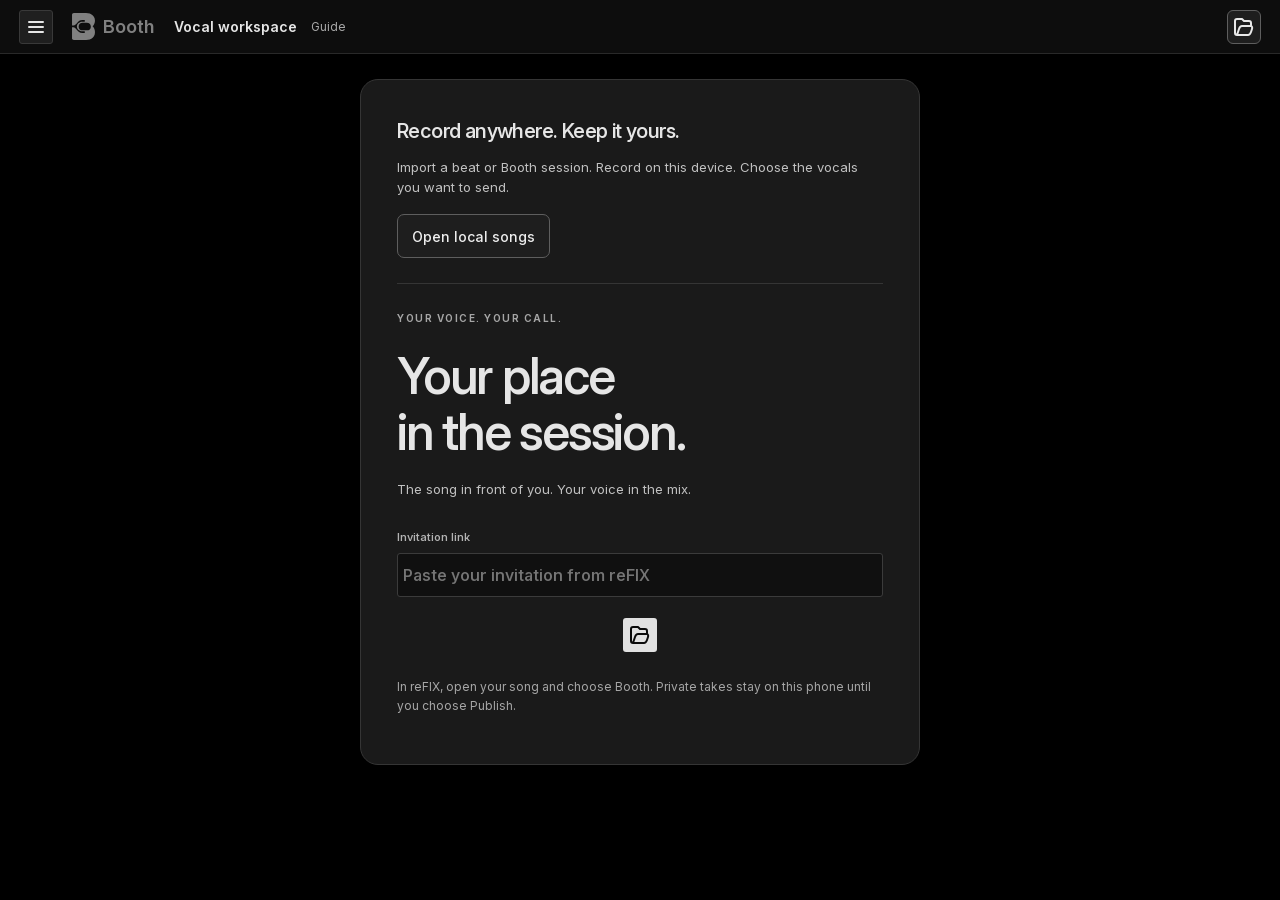
==== commit a6f9e58c: "Simplify Booth screens and add recording setup with pause and resume" ====
--- a/index.html
+++ b/index.html
@@ -1,4 +1,4 @@
-<!doctype html><html lang="en" data-record-room="booth"><head><meta name="booth-standalone" content="true"><meta charset="utf-8"><meta name="viewport" content="width=device-width,initial-scale=1,maximum-scale=1,user-scalable=no,viewport-fit=cover"><script src="/safe-area.js?v=20261111-2"></script><meta name="theme-color" content="#000000"><title>Booth</title><link rel="icon" type="image/svg+xml" href="/brand/booth-logo.svg"><link rel="stylesheet" href="/app.css?v=dark-20261111"><link rel="stylesheet" href="/workspace.css?v=dark-20261111"><link rel="stylesheet" href="/tablet.css?v=dark-20261111"><script type="module" src="/app.js?v=3.1-touch"></script>
+<!doctype html><html lang="en" data-record-room="booth"><head><meta name="booth-standalone" content="true"><meta charset="utf-8"><meta name="viewport" content="width=device-width,initial-scale=1,maximum-scale=1,user-scalable=no,viewport-fit=cover"><script src="/safe-area.js?v=20261111-2"></script><meta name="theme-color" content="#000000"><title>Booth</title><link rel="icon" type="image/svg+xml" href="/brand/booth-logo.svg"><link rel="stylesheet" href="/app.css?v=dark-20261111"><link rel="stylesheet" href="/workspace.css?v=dark-20261111"><link rel="stylesheet" href="/tablet.css?v=dark-20261111"><script type="module" src="/app.js?v=3.2-focused"></script>
 <meta name="apple-mobile-web-app-title" content="Booth">
 <link rel="apple-touch-icon" sizes="152x152" href="/icons/booth-152-20261110.png">
 <link rel="apple-touch-icon" sizes="167x167" href="/icons/booth-167-20261110.png">
@@ -8,7 +8,7 @@
 <meta name="application-version" content="3.0">
 <link rel="stylesheet" href="/touch-workspace.css?v=dark-20261111"><link rel="stylesheet" href="/meter-display.css?v=dark-20261111"><meta name="apple-mobile-web-app-status-bar-style" content="black">
 <link rel="stylesheet" href="/safe-area.css?v=dark-20261111">
-<link rel="stylesheet" href="/shared-icons.css?v=dark-20261111"><script defer src="/shared-icons.js?v=20261111-10"></script><link rel="manifest" href="/manifest.webmanifest"><link rel="stylesheet" href="/portable.css?v=dark-20261111"><link rel="stylesheet" href="/dark-theme.css?v=dark-20261111"></head><body>
+<link rel="stylesheet" href="/shared-icons.css?v=dark-20261111"><script defer src="/shared-icons.js?v=20261111-10"></script><link rel="manifest" href="/manifest.webmanifest"><link rel="stylesheet" href="/portable.css?v=dark-20261111"><link rel="stylesheet" href="/dark-theme.css?v=dark-20261111"><link rel="stylesheet" href="/focused-workflow.css?v=3.2"></head><body>
 <header class="studio-header"><button id="library-toggle" aria-label="Vocals and takes" aria-controls="take-browser" aria-expanded="false" title="Vocals & takes">☰</button><a class="brand" href="/"><img src="/brand/booth-logo.svg" width="24" height="28" alt=""><span>Booth</span></a><span class="header-song" id="song">Vocal workspace</span><span class="connection" id="connection">LOCAL STUDIO</span><a href="/portable-guide.html" class="help" target="_blank" rel="noopener">Guide</a></header>
 <main><section id="join" class="panel"><span class="eyebrow">YOUR VOICE. YOUR CALL.</span><h1>Your place<br>in the session.</h1><p>The song in front of you. Your voice in the mix.</p><form id="join-form"><label>Invitation link<input id="invite" type="text" placeholder="Paste your invitation from reFIX" autocomplete="off" required></label><button class="primary">Open session</button></form><p class="muted">In reFIX, open your song and choose Booth. Private takes stay on this phone until you choose Publish.</p></section>
 <div id="studio" hidden><div id="song-switcher" class="playlist-bar" hidden><div class="playlist-heading"><strong id="playlist-title"></strong><span id="playlist-artist"></span><span id="song-position"></span></div><div class="song-navigation"><button id="song-previous" aria-label="Previous song">‹</button><select id="song-select" aria-label="Playlist song"></select><button id="song-next" aria-label="Next song">›</button></div></div><div class="transport-bar"><button id="preview" title="Listen from the cursor">▶ Play</button><button id="stop" class="stop">■ Stop</button><button id="record" class="record" disabled><i></i> Record</button><div class="transport-clock"><strong id="clock">00:00</strong><span id="bar-clock">1 . 1</span></div><span id="tempo-label">— BPM</span><span id="mode">READY</span><button id="mic-panel-toggle" aria-controls="mic-panel" aria-expanded="false">Input / Count-in</button></div>
--- a/focused-workflow.css
+++ b/focused-workflow.css
@@ -0,0 +1,16 @@
+/* One workspace view; session data and audio graph stay mounted across screens. */
+.focused-booth .pane-resizer,.focused-booth .panel-collapse{display:none!important}
+.focused-booth #workspace-scroll{height:100%;padding-bottom:0}
+.focused-booth .workspace{height:100%;min-height:100%}
+.focused-booth #arrange-panel,.focused-booth #mixer-panel,.focused-booth #effects-panel,.focused-booth #lyrics-panel{display:none!important;height:auto;min-height:100%;flex:1;overflow:auto}
+.focused-booth[data-booth-screen=timeline] #arrange-panel,.focused-booth[data-booth-screen=mixer] #mixer-panel,.focused-booth[data-booth-screen=effects] #effects-panel,.focused-booth[data-booth-screen=lyrics] #lyrics-panel{display:flex!important}
+.focused-booth .workspace-dock{display:contents!important}
+.focused-booth #arrange-panel .booth-timeline-area{flex:1;min-height:260px;height:auto}
+.focused-booth .timeline-scroll{height:100%!important;max-height:none!important}
+.focused-booth .channel-strips{flex:1;min-height:340px}.focused-booth .effect-rack{flex-wrap:wrap;overflow:auto;align-content:start}.focused-booth .effect-card{min-width:260px;flex:1}
+.focused-booth .session-toolbar{display:flex;gap:8px;align-items:center;padding:6px 12px;border-bottom:1px solid #333;background:#090909;flex:none;flex-wrap:wrap;font-size:12px}.session-toolbar>span{margin-right:auto;color:#aaa}.session-toolbar button{min-height:40px}
+.focused-booth .dock-tabs button[aria-pressed=true]{box-shadow:inset 0 -2px #eee;color:#fff;background:#252525}
+#record-setup{width:min(700px,calc(100vw - 24px));max-height:calc(100dvh - 64px);overflow:auto;background:#101010;color:#eee;border:1px solid #555;border-radius:14px;padding:20px;position:fixed;inset:auto;margin:auto;top:50%;left:50%;transform:translate(-50%,-50%)}
+#record-setup::backdrop{background:#000b;backdrop-filter:blur(6px)}#close-record-setup{float:right;position:sticky;top:0}#record-setup h2{margin:0 48px 8px 0}#record-setup p{color:#aaa;font-size:12px}#record-setup #mic-panel{position:static!important;max-height:none!important;box-shadow:none;width:100%;border:1px solid #333;margin:12px 0;padding:12px}#record-setup .vocal-toolbar,#record-setup .section-tools{flex-wrap:wrap;padding:10px 0}#setup-levels{display:grid;grid-template-columns:1fr 1fr;gap:12px}#setup-levels label{display:flex;flex-direction:column;gap:6px;font-size:12px}#setup-levels input{width:100%;min-height:44px}#begin-take{width:100%;min-height:60px;font-size:18px;font-weight:650;margin-top:12px;background:#a93636;color:#fff}#pause-recording{min-height:44px}#pause-recording[aria-pressed=true]{background:#56462a}#record-setup .mic-panel-heading{display:none}.focused-booth .transport-bar #record{min-height:48px}.focused-booth .recording #record{display:none}@media(max-width:600px){#setup-levels{grid-template-columns:1fr}.session-toolbar button{font-size:11px;padding:6px}.session-toolbar>span{width:100%}.focused-booth .effect-card{min-width:230px}.focused-booth .channel-strips{min-height:360px}}
+
+#record-setup{max-width:min(700px,calc(100vw - 24px))!important}#record-setup details{font-size:11px;color:#999;margin:6px 0}#record-setup details p{font-size:11px}#record-setup #mic-panel>label{display:flex;align-items:center;gap:12px;margin-top:8px}#record-setup #mic-panel>label select{flex:1}#record-setup .setup-note{font-size:10px;margin:10px 0}#begin-take{position:sticky;bottom:0;box-shadow:0 -6px 20px #101010}
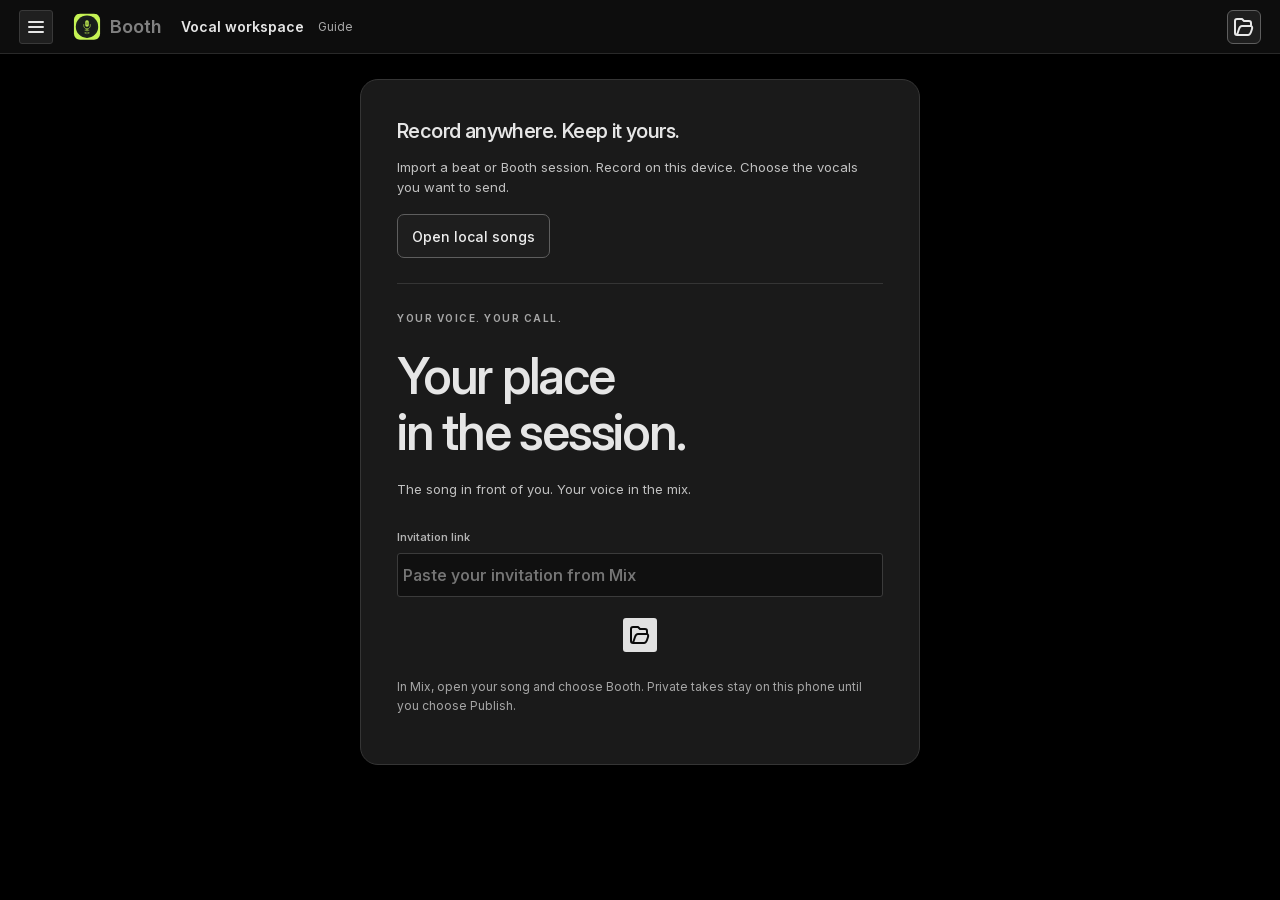
==== commit e3b3cfc0: "Unify Booth with Rhythm Research app identity" ====
--- a/index.html
+++ b/index.html
@@ -1,20 +1,20 @@
-<!doctype html><html lang="en" data-record-room="booth"><head><meta name="booth-standalone" content="true"><meta charset="utf-8"><meta name="viewport" content="width=device-width,initial-scale=1,maximum-scale=1,user-scalable=no,viewport-fit=cover"><script src="/safe-area.js?v=20261111-2"></script><meta name="theme-color" content="#000000"><title>Booth</title><link rel="icon" type="image/svg+xml" href="/brand/booth-logo.svg"><link rel="stylesheet" href="/app.css?v=dark-20261111"><link rel="stylesheet" href="/workspace.css?v=dark-20261111"><link rel="stylesheet" href="/tablet.css?v=dark-20261111"><script type="module" src="/app.js?v=3.2-focused"></script>
+<!doctype html><html lang="en" data-record-room="booth"><head><meta name="booth-standalone" content="true"><meta charset="utf-8"><meta name="viewport" content="width=device-width,initial-scale=1,maximum-scale=1,user-scalable=no,viewport-fit=cover"><script src="/safe-area.js?v=rr-family-20261113"></script><meta name="theme-color" content="#000000"><title>Booth · Rhythm Research</title><link rel="icon" type="image/svg+xml" href="/brand/rr-booth.svg?v=rr-family-20261113"><link rel="stylesheet" href="/app.css?v=rr-family-20261113"><link rel="stylesheet" href="/workspace.css?v=rr-family-20261113"><link rel="stylesheet" href="/tablet.css?v=rr-family-20261113"><script type="module" src="/app.js?v=rr-family-20261113"></script>
 <meta name="apple-mobile-web-app-title" content="Booth">
-<link rel="apple-touch-icon" sizes="152x152" href="/icons/booth-152-20261110.png">
-<link rel="apple-touch-icon" sizes="167x167" href="/icons/booth-167-20261110.png">
-<link rel="apple-touch-icon" sizes="180x180" href="/icons/booth-180-20261110.png">
-<link rel="stylesheet" href="/input-panel.css?v=dark-20261111">
-<link rel="stylesheet" href="/workspace-scroll.css?v=dark-20261111">
+<link rel="apple-touch-icon" sizes="152x152" href="/icons/rr-booth-152-20261113.png">
+<link rel="apple-touch-icon" sizes="167x167" href="/icons/rr-booth-167-20261113.png">
+<link rel="apple-touch-icon" sizes="180x180" href="/icons/rr-booth-180-20261113.png">
+<link rel="stylesheet" href="/input-panel.css?v=rr-family-20261113">
+<link rel="stylesheet" href="/workspace-scroll.css?v=rr-family-20261113">
 <meta name="application-version" content="3.0">
-<link rel="stylesheet" href="/touch-workspace.css?v=dark-20261111"><link rel="stylesheet" href="/meter-display.css?v=dark-20261111"><meta name="apple-mobile-web-app-status-bar-style" content="black">
-<link rel="stylesheet" href="/safe-area.css?v=dark-20261111">
-<link rel="stylesheet" href="/shared-icons.css?v=dark-20261111"><script defer src="/shared-icons.js?v=20261111-10"></script><link rel="manifest" href="/manifest.webmanifest"><link rel="stylesheet" href="/portable.css?v=dark-20261111"><link rel="stylesheet" href="/dark-theme.css?v=dark-20261111"><link rel="stylesheet" href="/focused-workflow.css?v=3.2"></head><body>
-<header class="studio-header"><button id="library-toggle" aria-label="Vocals and takes" aria-controls="take-browser" aria-expanded="false" title="Vocals & takes">☰</button><a class="brand" href="/"><img src="/brand/booth-logo.svg" width="24" height="28" alt=""><span>Booth</span></a><span class="header-song" id="song">Vocal workspace</span><span class="connection" id="connection">LOCAL STUDIO</span><a href="/portable-guide.html" class="help" target="_blank" rel="noopener">Guide</a></header>
-<main><section id="join" class="panel"><span class="eyebrow">YOUR VOICE. YOUR CALL.</span><h1>Your place<br>in the session.</h1><p>The song in front of you. Your voice in the mix.</p><form id="join-form"><label>Invitation link<input id="invite" type="text" placeholder="Paste your invitation from reFIX" autocomplete="off" required></label><button class="primary">Open session</button></form><p class="muted">In reFIX, open your song and choose Booth. Private takes stay on this phone until you choose Publish.</p></section>
+<link rel="stylesheet" href="/touch-workspace.css?v=rr-family-20261113"><link rel="stylesheet" href="/meter-display.css?v=rr-family-20261113"><meta name="apple-mobile-web-app-status-bar-style" content="black">
+<link rel="stylesheet" href="/safe-area.css?v=rr-family-20261113">
+<link rel="stylesheet" href="/shared-icons.css?v=rr-family-20261113"><script defer src="/shared-icons.js?v=rr-family-20261113"></script><link rel="manifest" href="/manifest.webmanifest?v=rr-family-20261113"><link rel="stylesheet" href="/portable.css?v=rr-family-20261113"><link rel="stylesheet" href="/dark-theme.css?v=rr-family-20261113"><link rel="stylesheet" href="/focused-workflow.css?v=rr-family-20261113"><link rel="stylesheet" href="/hold-guard.css?v=rr-family-20261113"><script defer src="/hold-guard.js?v=rr-family-20261113"></script><link rel="stylesheet" href="/rr-family.css?v=rr-family-20261113"></head><body>
+<header class="studio-header"><button id="library-toggle" aria-label="Vocals and takes" aria-controls="take-browser" aria-expanded="false" title="Vocals & takes">☰</button><a class="brand" href="/"><img src="/brand/rr-booth.svg?v=rr-family-20261113" width="24" height="28" alt=""><span>Booth</span></a><span class="header-song" id="song">Vocal workspace</span><span class="connection" id="connection">LOCAL STUDIO</span><a href="/portable-guide.html" class="help" target="_blank" rel="noopener">Guide</a></header>
+<main><section id="join" class="panel"><span class="eyebrow">YOUR VOICE. YOUR CALL.</span><h1>Your place<br>in the session.</h1><p>The song in front of you. Your voice in the mix.</p><form id="join-form"><label>Invitation link<input id="invite" type="text" placeholder="Paste your invitation from Mix" autocomplete="off" required></label><button class="primary">Open session</button></form><p class="muted">In Mix, open your song and choose Booth. Private takes stay on this phone until you choose Publish.</p></section>
 <div id="studio" hidden><div id="song-switcher" class="playlist-bar" hidden><div class="playlist-heading"><strong id="playlist-title"></strong><span id="playlist-artist"></span><span id="song-position"></span></div><div class="song-navigation"><button id="song-previous" aria-label="Previous song">‹</button><select id="song-select" aria-label="Playlist song"></select><button id="song-next" aria-label="Next song">›</button></div></div><div class="transport-bar"><button id="preview" title="Listen from the cursor">▶ Play</button><button id="stop" class="stop">■ Stop</button><button id="record" class="record" disabled><i></i> Record</button><div class="transport-clock"><strong id="clock">00:00</strong><span id="bar-clock">1 . 1</span></div><span id="tempo-label">— BPM</span><span id="mode">READY</span><button id="mic-panel-toggle" aria-controls="mic-panel" aria-expanded="false">Input / Count-in</button></div>
 <div id="mic-panel" role="region" aria-labelledby="mic-panel-title" hidden><div class="mic-panel-heading"><strong id="mic-panel-title">Input / Count-in</strong><button type="button" id="mic-panel-close" aria-label="Close input and count-in">× Close</button></div><div class="input-row"><button id="connect">Enable microphone</button><select id="input" aria-label="Microphone input" hidden></select><span class="pill" id="mic-status">MIC OFF</span></div><p id="input-help">Use your phone mic or a connected headset. Enable the microphone and allow access.</p><p id="input-routing-help" class="muted">No external mic required. For Bluetooth, connect the headset before enabling the mic. Choose it if listed; otherwise iOS chooses the route. Check the reported input and record a short test. Keep Input monitor Off if you hear a delay. Headphones help keep the beat out of your vocal.</p><div class="meter" aria-label="Raw microphone level"><i id="meter"></i></div><span id="peak">— dB</span><label>Count-in<select id="count"><option value="4">1 bar</option><option value="8">2 bars</option><option value="0">None</option></select></label><canvas id="scope" width="300" height="40" hidden></canvas></div>
 <div class="studio-shell"><aside class="take-browser" id="take-browser" aria-label="Vocal tracks and private takes"><div class="browser-heading-row"><div class="browser-heading"><span class="eyebrow">YOUR VOCAL TRACKS</span><strong id="artist">ARTIST</strong></div><button id="take-browser-close" class="tablet-only" aria-label="Close vocal tracks">×</button></div><div class="track-add"><button id="add-vocal">＋ Vocal</button><button id="add-adlibs">＋ Ad-libs</button><button id="add-double">＋ Double</button><button id="add-harmony">＋ Harmony</button></div><div id="vocal-tracks"></div><label class="track-name">Track name<input id="vocal-track-name" maxlength="60"></label><div id="layer-status" class="muted"></div><button id="publish-layer" class="primary">Publish vocal track</button><button id="undo-punch">↶ Undo last edit</button><button id="new-take">＋ New take on this track</button><label class="check"><input id="favorites" type="checkbox"> Starred <span id="take-count">0</span></label><div id="takes"></div><p class="empty" id="empty">Your takes appear here.<br>Record, review, then publish.</p><details class="lyrics"><summary>Lyrics & notes</summary><textarea id="lyrics" rows="10" placeholder="Lyrics, cues, ad-libs…"></textarea></details><div class="browser-foot" id="song-meta"></div></aside>
 <div class="workspace"><section class="arrange-panel" id="arrange-panel"><div class="vocal-toolbar"><label>Arm<select id="arm-track" aria-label="Armed vocal track"></select></label><button id="quick-adlibs">＋ Ad-libs</button><label>Mode<select id="record-mode"><option value="overdub">Overdub</option><option value="punch">Punch in/out</option></select></label><label>Pre-roll<select id="preroll"><option value="1">1 bar</option><option value="2">2 bars</option><option value="0">None</option></select></label></div><div class="section-tools"><label>Record<select id="section"></select></label><label>In <input id="start" type="number" min="0" step=".01" value="0" aria-label="Record start seconds"></label><label>Out <input id="end" type="number" min=".1" step=".01" aria-label="Record end seconds"></label><button id="zoom-out" aria-label="Zoom out">−</button><button id="zoom-in" aria-label="Zoom in">＋</button><button id="zoom-fit">Fit</button><label class="check"><input type="checkbox" id="follow" checked>Follow</label><button id="context-toggle" aria-pressed="false">Project lanes</button></div><div class="cue-strip"><span id="current-cue">Full song</span><strong id="performance-cue">Choose a section and get ready.</strong><span>BACKING ARRANGEMENT LOCKED</span></div><div class="timeline-scroll" id="timeline-scroll"><div id="timeline"><div id="sections-ruler"></div><div id="time-ruler"></div><div id="timeline-lanes"></div><div id="record-range"></div><div id="timeline-cursor"><span></span></div></div></div></section>
 <div class="workspace-dock" id="workspace-dock" data-panel="mixer"><div class="dock-tabs" role="tablist" aria-label="Vocal workspace"><button id="tab-mixer" role="tab" data-dock="mixer" aria-controls="mixer-panel" aria-selected="true">Mixer</button><button id="tab-effects" role="tab" data-dock="effects" aria-controls="effects-panel" aria-selected="false" tabindex="-1">Vocal FX</button><button id="tab-lyrics" role="tab" data-dock="lyrics" aria-controls="lyrics-panel" aria-selected="false" tabindex="-1">Lyrics</button><button id="timeline-focus" aria-pressed="false" title="Expand the timeline for recording">↑ Timeline</button></div><section class="mixer-panel" id="mixer-panel" aria-labelledby="tab-mixer"><div class="panel-bar"><span>MIXER</span><span id="selected-label">New vocal take</span><span class="subtle">Track & Master · headphone mix</span></div><div class="channel-strips" id="channel-strips"></div></section>
-<section class="effects-panel" id="effects-panel" aria-labelledby="tab-effects"><div class="panel-bar"><strong>VOCAL FX</strong><select id="vocal-preset" aria-label="Vocal effect preset"><option value="">Choose a starting sound…</option><option value="dry">Dry</option><option value="clean">Clean rap</option><option value="pop">Pop lead</option><option value="harmony">Airy harmony</option><option value="intimate">Close & warm</option><option value="plate">Studio plate</option><option value="slap">Slap vocal</option></select><button id="fx-ab" aria-pressed="false">A/B · Hear dry</button><span id="fx-status">Editable in reFIX</span></div><div class="effect-rack" id="effect-rack"></div></section>
+<section class="effects-panel" id="effects-panel" aria-labelledby="tab-effects"><div class="panel-bar"><strong>VOCAL FX</strong><select id="vocal-preset" aria-label="Vocal effect preset"><option value="">Choose a starting sound…</option><option value="dry">Dry</option><option value="clean">Clean rap</option><option value="pop">Pop lead</option><option value="harmony">Airy harmony</option><option value="intimate">Close & warm</option><option value="plate">Studio plate</option><option value="slap">Slap vocal</option></select><button id="fx-ab" aria-pressed="false">A/B · Hear dry</button><span id="fx-status">Editable in Mix</span></div><div class="effect-rack" id="effect-rack"></div></section>
 <section id="lyrics-panel" aria-labelledby="tab-lyrics" hidden><div class="lyrics-heading"><strong>Lyrics & cues</strong><span>Private to this device · saved with this song</span></div><div id="lyrics-slot"></div></section></div></div></div></div></main><button id="take-backdrop" aria-label="Close vocal tracks overlay" hidden></button><div id="floating-record" hidden><span class="red-dot"></span><strong id="floating-time">Count-in</strong><span>Recording take</span><button id="floating-stop">■ Stop</button></div><div id="message" role="status" hidden></div><dialog id="confirm"><form method="dialog"><button class="close" aria-label="Close">×</button></form><h2 id="confirm-title"></h2><p id="confirm-text"></p><div id="confirm-actions"></div></dialog><div hidden><input id="beat-volume" type="range" value=".65" min="0" max="1" step=".01"><output id="beat-value">65%</output></div></body></html>
--- a/touch-workspace.css
+++ b/touch-workspace.css
@@ -1,4 +1,4 @@
-/* Same page-zoom policy as reFIX; explicit drag targets retain touch-action:none. */
+/* Same page-zoom policy as Mix; explicit drag targets retain touch-action:none. */
 :where(html,body,body *){touch-action:pan-x pan-y}
 .booth-touch-layout .booth-timeline-area{display:flex;flex:1;min-height:0;min-width:0;overflow:hidden}
 .booth-touch-layout .booth-timeline-area .timeline-scroll{flex:1;width:0;min-width:0}
@@ -14,3 +14,21 @@
 .booth-touch-layout .track-height-indicator{position:absolute;right:7px;top:7px;font-size:15px;color:#ededed}
 .booth-touch-layout #timeline-cursor{left:0;will-change:transform}
 @media(max-width:600px){.booth-track-headers{flex-basis:92px;width:92px}.booth-touch-layout .booth-track-header{font-size:10px;padding-left:6px}}
+
+/* Compact rail opens into track controls without permanent portrait width. */
+.booth-touch-layout .booth-track-headers{flex-basis:44px;width:44px;transition:width .18s ease,flex-basis .18s ease}
+.booth-touch-layout .booth-track-headers.drawer-open{flex-basis:164px;width:164px}
+.booth-header-spacer{padding:0!important;justify-content:center}
+.booth-header-spacer button{min-width:44px;min-height:44px;background:transparent;border:0;color:inherit;font-size:22px}
+.booth-track-drawer-row{position:relative}
+.booth-track-headers:not(.drawer-open) .booth-track-header>span{display:none!important}
+.booth-track-headers:not(.drawer-open) .booth-track-header{padding:0;justify-content:center}
+.booth-track-headers:not(.drawer-open) .booth-track-header:after{content:attr(data-short);font-size:12px;font-weight:600}
+.booth-drawer-controls{display:none;position:absolute;bottom:3px;left:5px;right:5px;gap:4px}
+.drawer-open .booth-drawer-controls{display:flex}
+.booth-drawer-controls button{min-width:44px;min-height:36px;flex:1;padding:4px;font-size:11px}
+.drawer-open .booth-track-header.vocal{align-items:flex-start;padding-top:5px;padding-bottom:42px}
+@media(prefers-reduced-motion:reduce){.booth-touch-layout .booth-track-headers{transition:none}}
+
+/* Larger default backing and vocal lanes; explicit expanded height stays available. */
+.booth-touch-layout #timeline-lanes .timeline-lane:not(.guide){height:112px}
--- a/shared-icons.css
+++ b/shared-icons.css
@@ -61,7 +61,7 @@
 html[data-record-room="booth"] .rr-icon-ui .transport-bar #record i { display: none; }
 html[data-record-room="booth"] .rr-icon-ui .effect-card h3 { min-height: 48px; }
 html[data-record-room="booth"] .rr-icon-ui #timeline-focus { margin-left: auto; }
-/* Curator keeps song names, artwork, BPM fields and counts in the library. */
+/* Crate keeps song names, artwork, BPM fields and counts in the library. */
 html[data-record-room="curator"] .rr-icon-ui .nav-item { justify-content: center; }
 html[data-record-room="curator"] .rr-icon-ui #desktop-nav { display: flex; flex-direction: column; align-items: flex-start; gap: 4px; }
 html[data-record-room="curator"] .rr-icon-ui .nav-item > .nav-count {
--- a/portable.css
+++ b/portable.css
@@ -1,3 +1,5 @@
 #portable-dialog{background:#141414;color:#e8e8e8;border:1px solid #393939;border-radius:12px;width:min(660px,94vw);max-height:88dvh;overflow:auto;padding:22px;font:400 15px/1.5 Inter,system-ui,sans-serif;box-sizing:border-box}#portable-dialog::backdrop{background:#000000aa}#portable-dialog button,.portable-home button{min-height:44px;padding:10px 14px;margin:5px 5px 5px 0;border:1px solid #5e5e5e;border-radius:7px;background:#1e1e1e;color:#eeeeee;font:500 14px Inter,system-ui,sans-serif;touch-action:manipulation}#portable-dialog label{display:block;margin:12px 0}#portable-dialog input:not([type=checkbox]),#portable-dialog textarea{display:block;width:100%;box-sizing:border-box;background:#0e0e0e;color:#eeeeee;border:1px solid #5e5e5e;border-radius:6px;padding:10px;font:inherit}#portable-dialog input[type=checkbox]{width:22px;height:22px;margin-right:12px;vertical-align:middle}#portable-dialog fieldset{border:1px solid #353535;margin:16px 0}.portable-close{float:right}.portable-song{display:flex;align-items:center;justify-content:space-between;gap:12px;border-bottom:1px solid #2c2c2c;padding:12px 0}.portable-status{color:#c9c9c9}.portable-home{border-bottom:1px solid #353535;padding-bottom:20px;margin-bottom:24px}#portable-open{margin-left:auto;max-width:130px;font:500 12px Inter,system-ui,sans-serif;min-height:44px;padding:5px 8px}.studio-header .connection{display:none}@media(max-width:600px){#portable-open{max-width:86px}.studio-header .header-song{min-width:0;overflow:hidden;text-overflow:ellipsis}.portable-song{align-items:flex-start;flex-direction:column}#portable-dialog{padding:16px}}
 
 #portable-open{width:44px;min-width:44px;height:44px;max-width:44px;padding:0;font-size:0;position:relative;background:transparent;border:0}#portable-open::before{content:'';position:absolute;inset:5px;border:1px solid #5e5e5e;border-radius:6px;background:#1e1e1e}#portable-open::after{content:'';position:absolute;inset:10px;background:#e8e8e8;mask:url('/icons/sound/folder-open.svg') center/24px no-repeat;-webkit-mask:url('/icons/sound/folder-open.svg') center/24px no-repeat}
+
+#portable-dialog .portable-storage-step{display:block;text-align:left;margin:20px 0;padding:16px 0;border-top:1px solid #393939;border-bottom:1px solid #393939}#portable-dialog .portable-storage-step h3{margin:0 0 8px}#portable-dialog .portable-storage-step p{margin:8px 0 12px}#portable-dialog .portable-keep{display:block;margin:12px 0 0;max-width:100%;text-align:left}#portable-dialog .portable-storage-result:empty{display:none}#portable-dialog .portable-storage-result{font-size:13px;color:#ccc}
--- a/dark-theme.css
+++ b/dark-theme.css
@@ -1,4 +1,4 @@
-/* Curator palette shared by the Record Room DAWs. Track colours and signal meters remain semantic. */
+/* Crate palette shared by the Record Room DAWs. Track colours and signal meters remain semantic. */
 :root,body,.daw {color-scheme:dark;--bg:#000;--surface:#0d0d0d;--panel:#0d0d0d;--soft:#191919;--line:#292929;--text:#f3f3f3;--muted:#a3a3a3;--gold:#ededed;--accent:#ededed;}
 html,body {background:#000!important;}
 button:focus-visible,input:focus-visible,select:focus-visible,textarea:focus-visible,a:focus-visible {outline-color:#ededed;}
--- a/hold-guard.css
+++ b/hold-guard.css
@@ -0,0 +1,3 @@
+/* Record Room: holds operate controls, not browser text selection. */
+html body,html body *{-webkit-user-select:none!important;user-select:none!important;-webkit-touch-callout:none!important}
+html body input,html body textarea,html body [contenteditable]:not([contenteditable="false"]),html body [contenteditable]:not([contenteditable="false"]) *{-webkit-user-select:text!important;user-select:text!important;-webkit-touch-callout:default!important}
--- a/rr-family.css
+++ b/rr-family.css
@@ -0,0 +1,6 @@
+/* Rhythm Research family — 2026-11-13. Layout and functional colours retained. */
+:root{--rr-brand-lime:#c5f354;--rr-brand-charcoal:#171c1a}
+.curator-logo,.refix-logo,.brand>img,.daw-brand>.refix-logo,.sampler-identity>.refix-logo,.guide-brand>.refix-logo{object-fit:contain;aspect-ratio:1;filter:none;opacity:1}
+.brand>.refix-logo{width:36px;height:36px}.daw-brand>.refix-logo{width:30px;height:30px}.sampler-identity>.refix-logo{width:40px;height:40px}.guide-brand>.refix-logo{width:36px;height:36px}
+.studio-header .brand img{width:30px;height:30px}header .identity img{width:30px;height:30px}
+@media(max-width:700px){.daw-brand>.refix-logo{width:26px;height:26px}.studio-header .brand img{width:26px;height:26px}.sampler-identity>.refix-logo{width:32px;height:32px}}
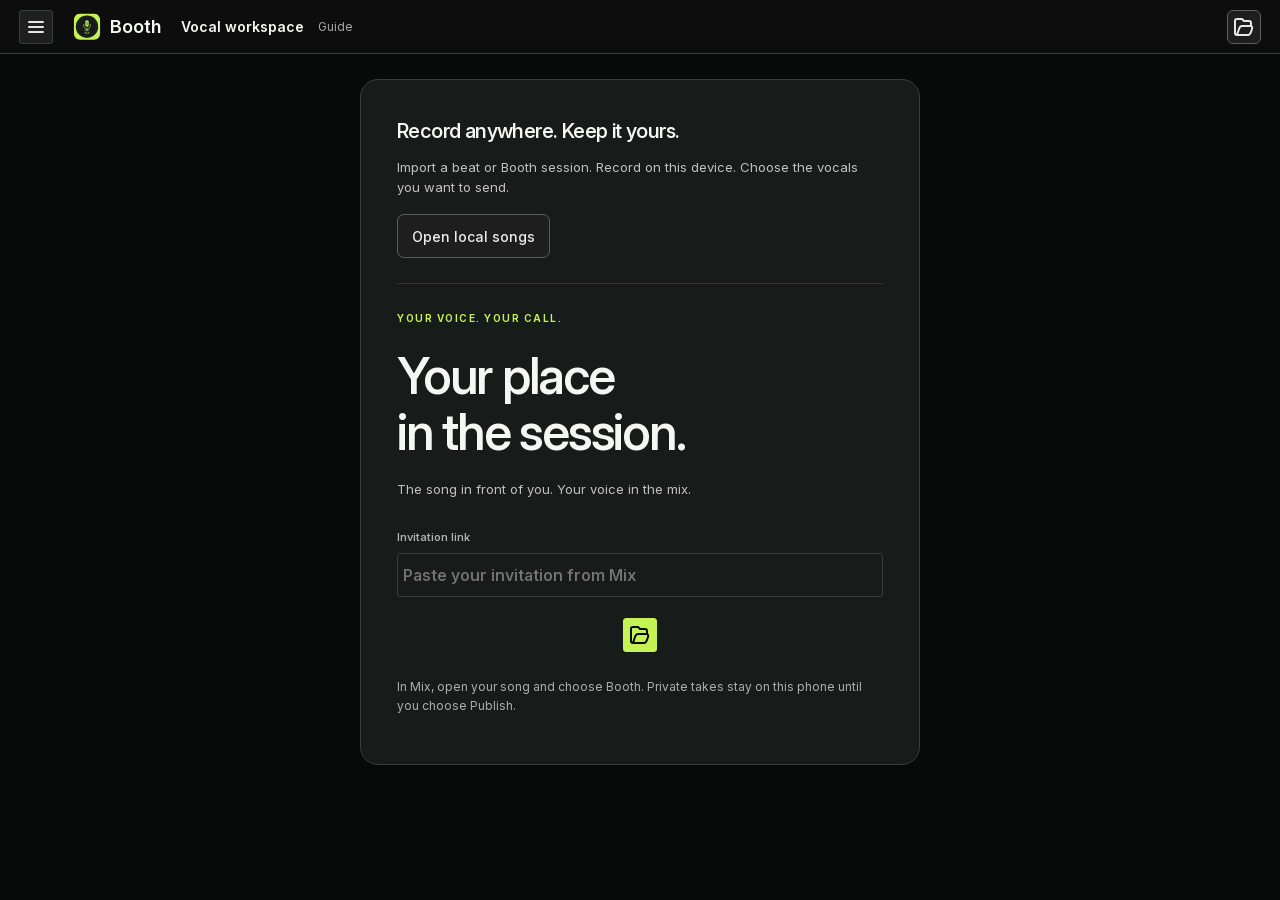
==== commit 62e7ab2f: "Apply shared Rhythm Research green interface palette" ====
--- a/index.html
+++ b/index.html
@@ -8,7 +8,7 @@
 <meta name="application-version" content="3.0">
 <link rel="stylesheet" href="/touch-workspace.css?v=rr-family-20261113"><link rel="stylesheet" href="/meter-display.css?v=rr-family-20261113"><meta name="apple-mobile-web-app-status-bar-style" content="black">
 <link rel="stylesheet" href="/safe-area.css?v=rr-family-20261113">
-<link rel="stylesheet" href="/shared-icons.css?v=rr-family-20261113"><script defer src="/shared-icons.js?v=rr-family-20261113"></script><link rel="manifest" href="/manifest.webmanifest?v=rr-family-20261113"><link rel="stylesheet" href="/portable.css?v=rr-family-20261113"><link rel="stylesheet" href="/dark-theme.css?v=rr-family-20261113"><link rel="stylesheet" href="/focused-workflow.css?v=rr-family-20261113"><link rel="stylesheet" href="/hold-guard.css?v=rr-family-20261113"><script defer src="/hold-guard.js?v=rr-family-20261113"></script><link rel="stylesheet" href="/rr-family.css?v=rr-family-20261113"></head><body>
+<link rel="stylesheet" href="/shared-icons.css?v=rr-family-20261113"><script defer src="/shared-icons.js?v=rr-family-20261113"></script><link rel="manifest" href="/manifest.webmanifest?v=rr-family-20261113"><link rel="stylesheet" href="/portable.css?v=rr-family-20261113"><link rel="stylesheet" href="/dark-theme.css?v=rr-family-20261113"><link rel="stylesheet" href="/focused-workflow.css?v=rr-family-20261113"><link rel="stylesheet" href="/hold-guard.css?v=rr-family-20261113"><script defer src="/hold-guard.js?v=rr-family-20261113"></script><link rel="stylesheet" href="/rr-family.css?v=rr-family-20261113"><link rel="stylesheet" href="/rr-theme.css?v=rr-green-20261113"></head><body>
 <header class="studio-header"><button id="library-toggle" aria-label="Vocals and takes" aria-controls="take-browser" aria-expanded="false" title="Vocals & takes">☰</button><a class="brand" href="/"><img src="/brand/rr-booth.svg?v=rr-family-20261113" width="24" height="28" alt=""><span>Booth</span></a><span class="header-song" id="song">Vocal workspace</span><span class="connection" id="connection">LOCAL STUDIO</span><a href="/portable-guide.html" class="help" target="_blank" rel="noopener">Guide</a></header>
 <main><section id="join" class="panel"><span class="eyebrow">YOUR VOICE. YOUR CALL.</span><h1>Your place<br>in the session.</h1><p>The song in front of you. Your voice in the mix.</p><form id="join-form"><label>Invitation link<input id="invite" type="text" placeholder="Paste your invitation from Mix" autocomplete="off" required></label><button class="primary">Open session</button></form><p class="muted">In Mix, open your song and choose Booth. Private takes stay on this phone until you choose Publish.</p></section>
 <div id="studio" hidden><div id="song-switcher" class="playlist-bar" hidden><div class="playlist-heading"><strong id="playlist-title"></strong><span id="playlist-artist"></span><span id="song-position"></span></div><div class="song-navigation"><button id="song-previous" aria-label="Previous song">‹</button><select id="song-select" aria-label="Playlist song"></select><button id="song-next" aria-label="Next song">›</button></div></div><div class="transport-bar"><button id="preview" title="Listen from the cursor">▶ Play</button><button id="stop" class="stop">■ Stop</button><button id="record" class="record" disabled><i></i> Record</button><div class="transport-clock"><strong id="clock">00:00</strong><span id="bar-clock">1 . 1</span></div><span id="tempo-label">— BPM</span><span id="mode">READY</span><button id="mic-panel-toggle" aria-controls="mic-panel" aria-expanded="false">Input / Count-in</button></div>
--- a/rr-theme.css
+++ b/rr-theme.css
@@ -0,0 +1,36 @@
+/* Rhythm Research · shared interface palette · 2026-11-13 */
+:root,html,body,.daw{color-scheme:dark;--rr-lime:#c5f354;--rr-black:#080a09;--rr-charcoal:#171c1a;--rr-raised:#202623;--rr-border:#364039;--rr-white:#f5f7f4;--rr-muted:#a9b1ac;--bg:var(--rr-black);--surface:var(--rr-charcoal);--panel:var(--rr-charcoal);--soft:var(--rr-raised);--line:var(--rr-border);--text:var(--rr-white);--muted:var(--rr-muted);--accent:var(--rr-lime);--gold:var(--rr-lime);--green:var(--rr-lime)}
+html,body{background:var(--rr-black)!important;color:var(--rr-white)}
+::selection{background:var(--rr-lime);color:var(--rr-black)}
+button,input,select,textarea{font-family:inherit}
+button,input,select,textarea,dialog,.panel,.sample{border-color:var(--rr-border)}
+input,select,textarea,dialog{background-color:var(--rr-charcoal);color:var(--rr-white)}
+input[type=range],input[type=checkbox],input[type=radio]{accent-color:var(--rr-lime)}
+:where(button,a,input,select,textarea):focus-visible{outline:2px solid var(--rr-lime)!important;outline-offset:3px}
+button:hover:not(:disabled),.button:hover{border-color:var(--rr-lime)}
+button.primary,.button.primary,.new-project,.commit-button{background:var(--rr-lime);border-color:var(--rr-lime);color:var(--rr-black);font-weight:650}
+button.primary[data-icon]:before{background:var(--rr-lime);border-color:var(--rr-lime)}
+button.primary[data-icon] img{filter:brightness(0)}
+button.active,button[aria-pressed=true]:not(#record):not(#mic):not(.record):not(.mute):not(.solo),[role=tab][aria-selected=true]{background-color:#2b3822;border-color:var(--rr-lime);color:var(--rr-lime)}
+button[data-icon][aria-pressed=true]:not(#record):not(#mic):before{background:#344624;border-color:var(--rr-lime)}
+.tabs [aria-selected=true],.view-tabs [aria-pressed=true]{box-shadow:inset 0 -2px var(--rr-lime)}
+.eyebrow,.side-label,.badge,.position,.transport-position,.brand-mark{color:var(--rr-lime)}
+.brand,.identity,.daw-brand,.sampler-identity{color:var(--rr-white)}
+.brand small,.identity span,.muted,.quiet-note{color:var(--rr-muted)}
+header,.topbar,.studio-header,.daw-top,.transport,.transport-bar,.playlist-bar,.dock-tabs,.sidebar,.daw-library{background-color:var(--rr-charcoal)!important;border-color:var(--rr-border)!important}
+.panel,.sample,.channel,.channel-strip,.player,.booth-track-header{background-color:var(--rr-charcoal)!important;border-color:var(--rr-border)!important}
+.workspace,.workspace-pane,.daw-main,.arrange-panel,.scrollable-workspace,.workspace-dock,body #timeline-scroll,body #timeline{background-color:var(--rr-black)!important}
+body .channel-strip .strip-fader,body .channel-strip .strip-settings{background-color:var(--rr-charcoal)!important}
+.sample.active,body .booth-track-header.selected{background-color:#26331f!important;border-color:var(--rr-lime)!important}
+a{color:var(--rr-lime)}
+nav [aria-current]{border-color:var(--rr-lime)}
+nav a:hover,.side-bottom a:hover{color:var(--rr-white)}
+.player{border-top-color:var(--rr-border)}
+/* Record, clipping, mute and solo retain their explicit signal/status colours. */
+#record[aria-pressed=true]:before,#mic[aria-pressed=true]:before{background:#8b3030;border-color:#e97777}
+/* Compact icon faces use saved CSS variables; theme them explicitly. */
+body.rr-icon-ui button.primary,body.rr-icon-ui .button.primary,body.rr-icon-ui .transport #play{color:var(--rr-black)!important;--rr-face-fill:var(--rr-lime)!important;--rr-face-border:1px solid var(--rr-lime)!important}
+body.rr-icon-ui button.rr-compact:is(.active,[aria-selected=true],[aria-pressed=true]):not(#record):not(#mic):not(.mute):not(.solo){color:var(--rr-lime);--rr-face-fill:#2b3822!important;--rr-face-border:1px solid var(--rr-lime)!important}
+.pad.empty{background:var(--rr-charcoal)!important;border-color:var(--rr-border)!important;color:var(--rr-muted)!important}
+.pad.empty .pad-index,.pad.empty .number{color:var(--rr-muted)!important}
+.pad.selected{border-color:var(--rr-lime)!important;box-shadow:inset 3px 0 var(--rr-lime)}
